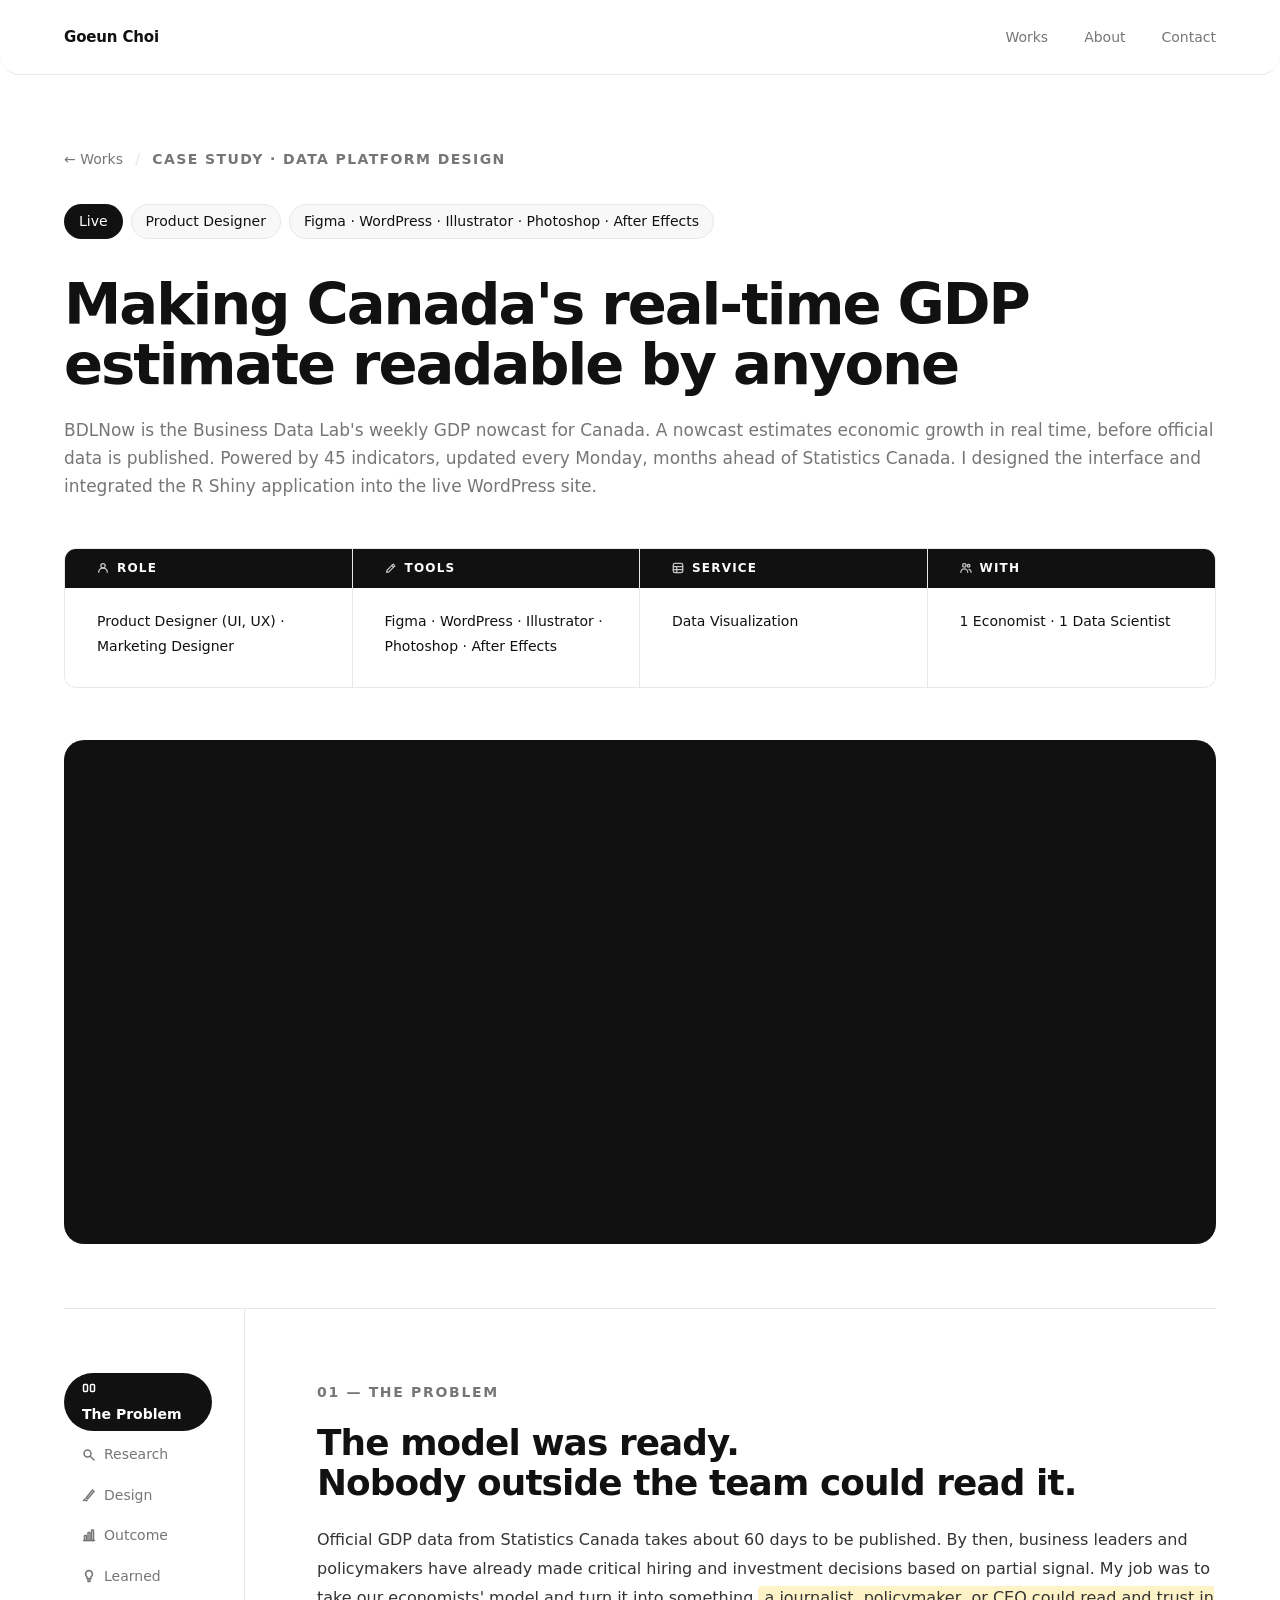
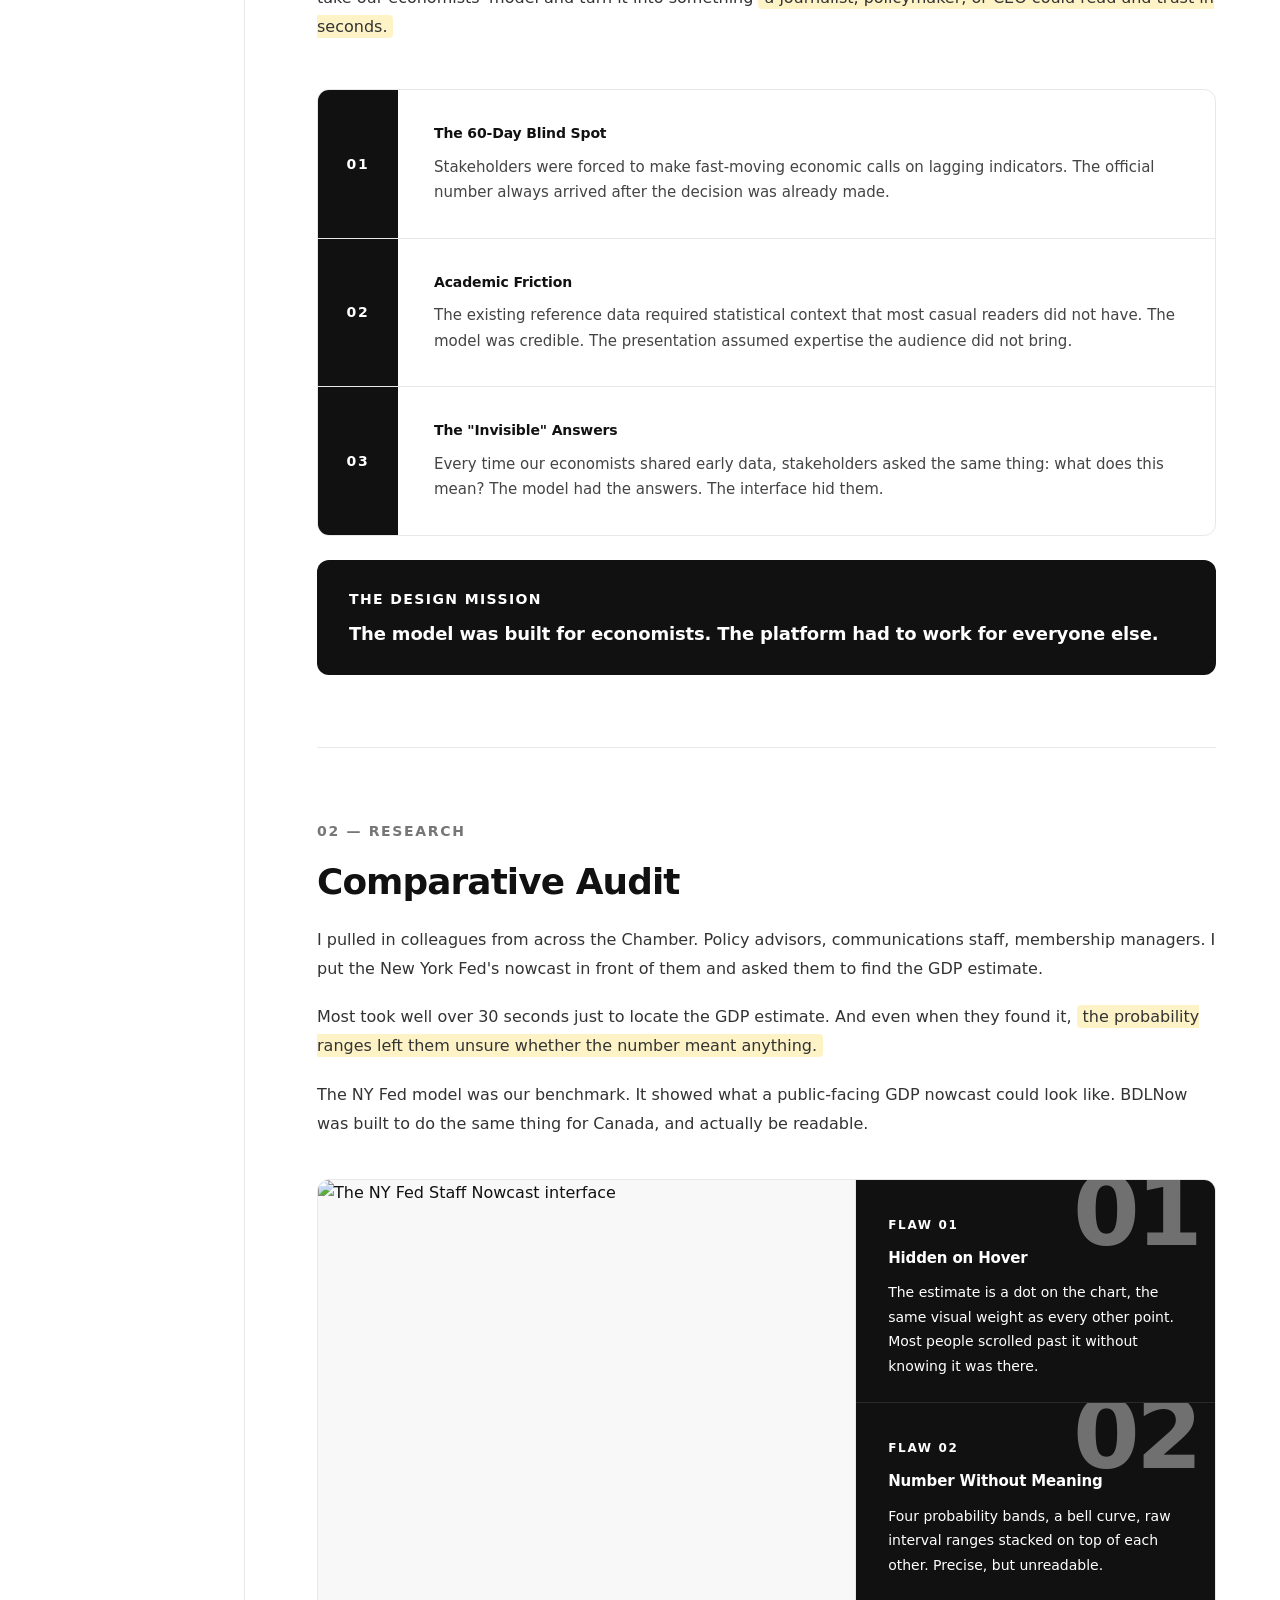
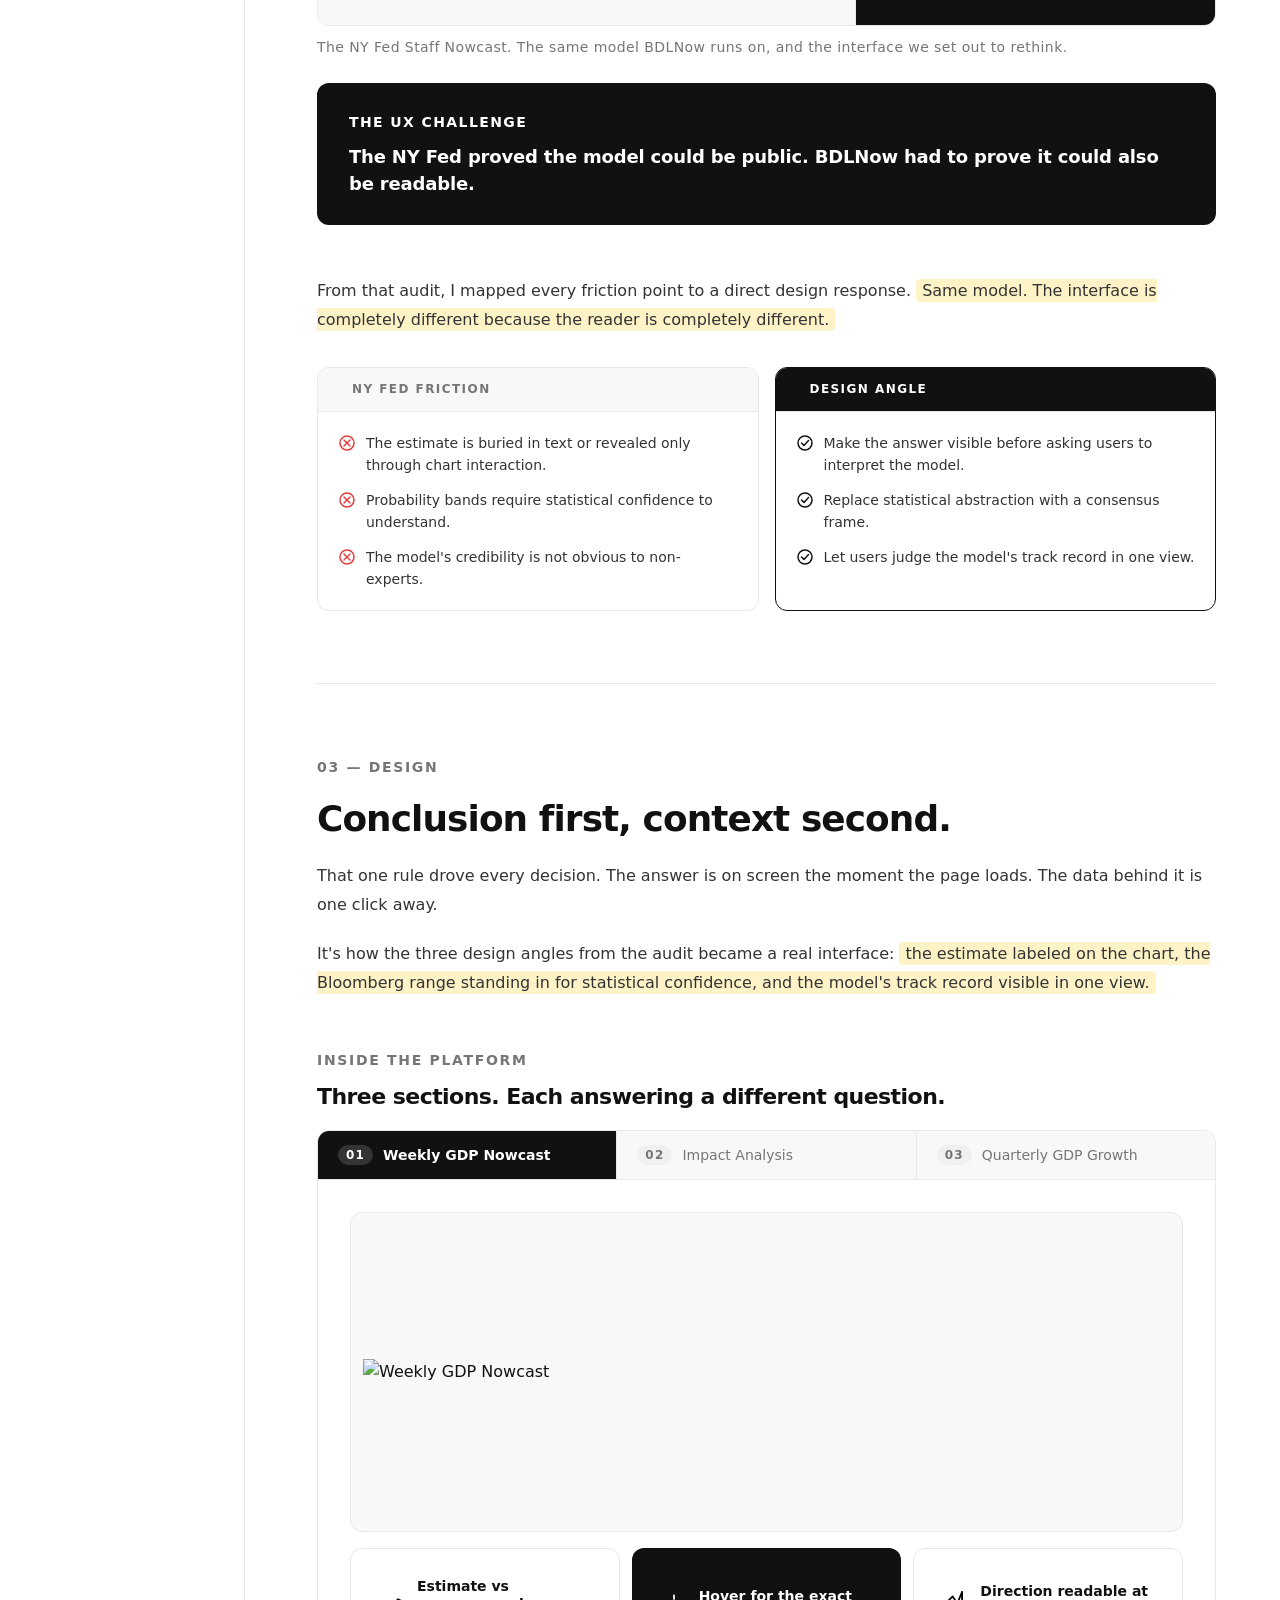
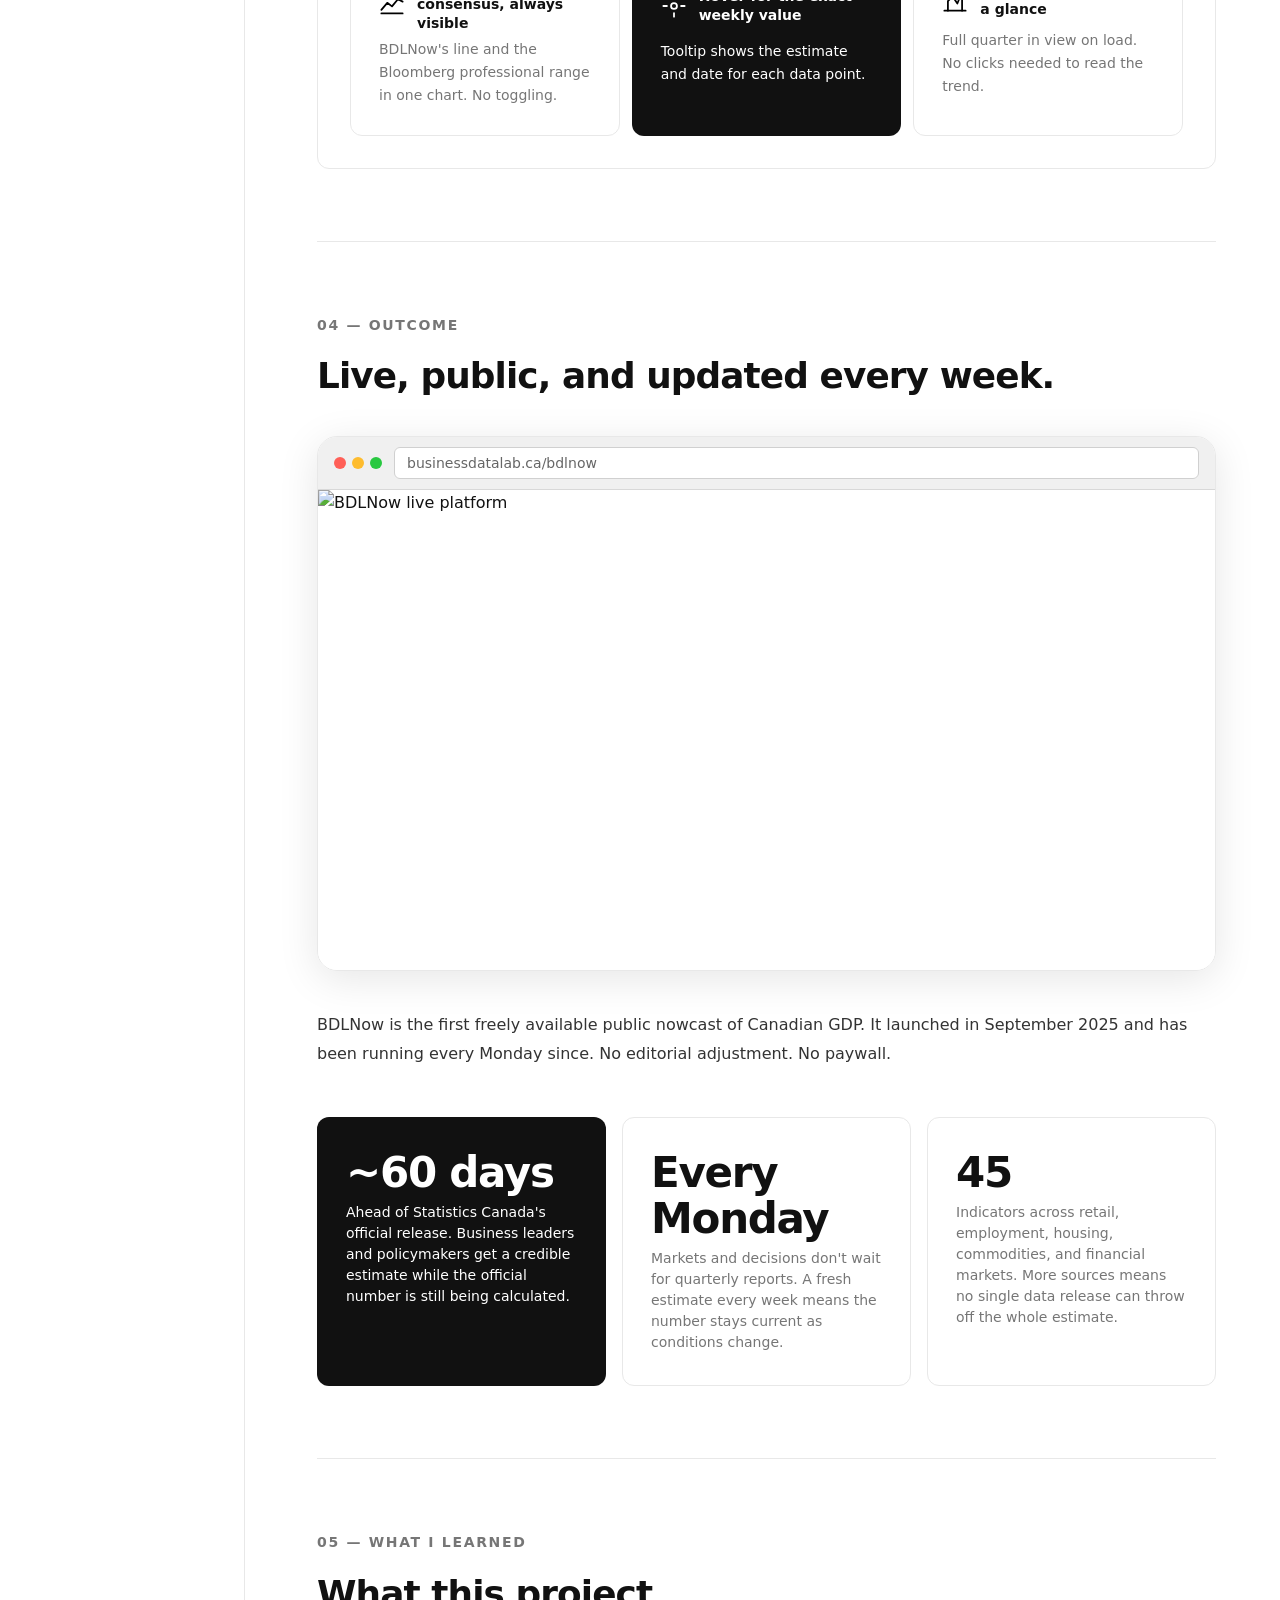
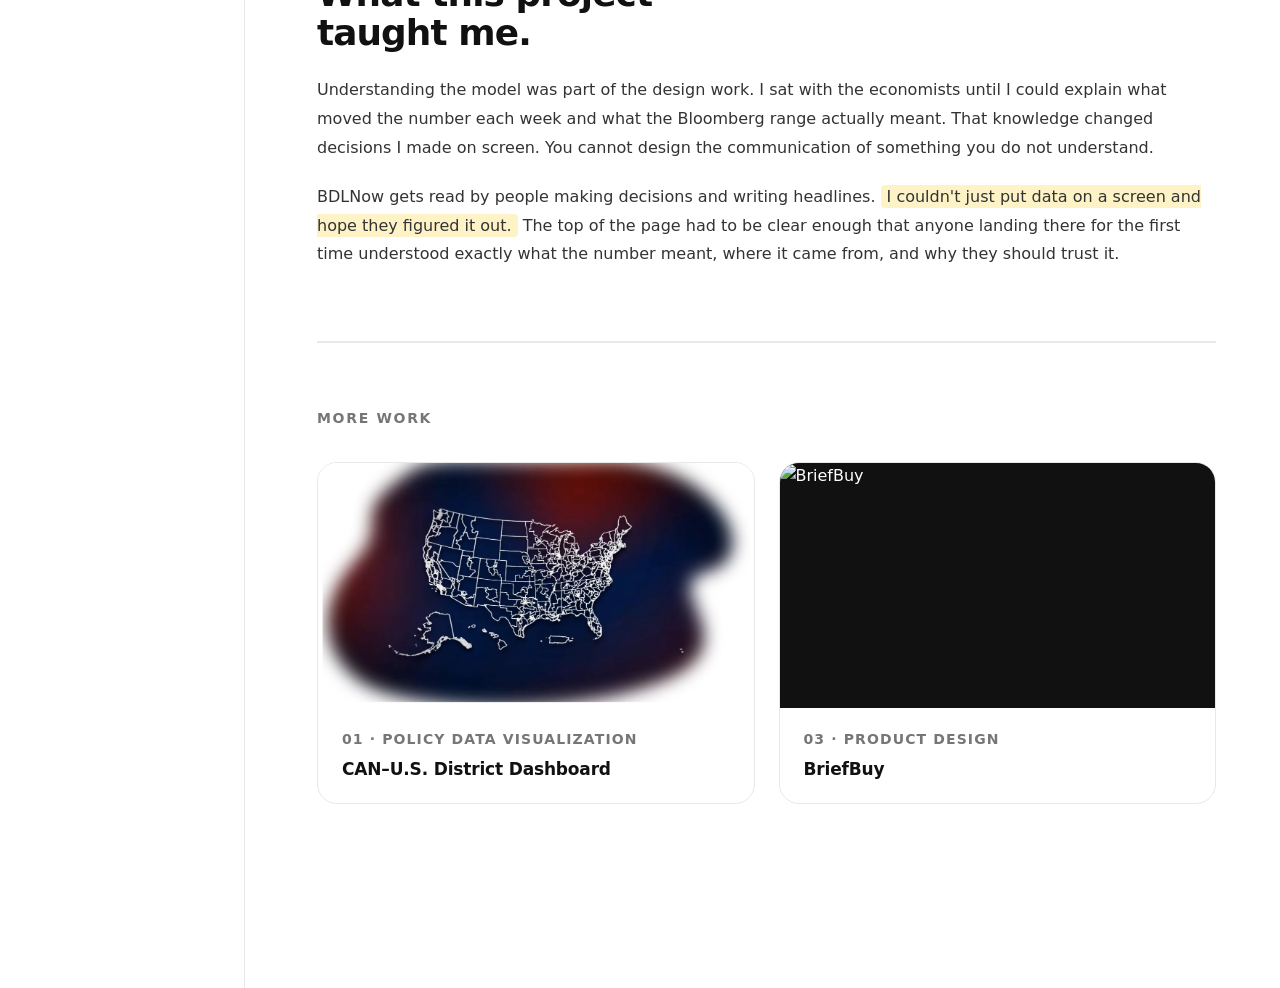
==== bdlnow-case-study.html @ e70cffc6 "Replace portfolio contents" ====
<!DOCTYPE html>
<html lang="en">
<head>
  <meta charset="UTF-8">
  <meta name="viewport" content="width=device-width, initial-scale=1.0">
  <title>BDLNow — Case Study · Goeun Choi</title>
  <link rel="icon" type="image/svg+xml" href="assets/favicon.svg">
  <link href="https://fonts.googleapis.com/css2?family=Overused+Grotesk:wght@400;500;600;700&display=swap" rel="stylesheet">
  <link rel="stylesheet" href="assets/css/case-study.css">
  <style>
    :root {
      --white:     #ffffff; --off-white: #f8f8f8; --gray-light: #f0f0f0;
      --gray-text: #767676; --black:     #111111; --border:     #e8e8e8;
      --radius:    20px;    --radius-sm: 12px;
      --shadow:    0 4px 24px rgba(0,0,0,.06), 0 1px 3px rgba(0,0,0,.04);
      --highlight: #fef3c7; --note-bg:  #fef9e7;
    }
    html { overflow-x: hidden; }
    body { overflow-x: hidden; }

    /* Cover placeholder */
    .cover-ph { font-size:14px; color:#ffffff; letter-spacing:.04em; }

    /* Chat-bubble observation list */
    .obs-emoji-list { display:flex; flex-direction:column; gap:28px; margin-top:40px; }
    .obs-emoji-item { display:flex; align-items:flex-end; gap:16px; }
    .obs-emoji-item.right { flex-direction:row-reverse; }
    .obs-emoji { font-size:28px; flex-shrink:0; margin-bottom:4px; }
    .obs-bubble-wrap { display:flex; flex-direction:column; max-width:78%; }
    .obs-emoji-label { font-size:14px; font-weight:500; color:var(--gray-text); margin-bottom:8px; }
    .obs-emoji-item.right .obs-emoji-label { text-align:right; }
    .obs-bubble { background:var(--off-white); border-radius:18px; padding:20px 24px; }
    .obs-bubble-text { font-size:15px; color:#333; line-height:1.65; }

    /* Aha moment */
    .aha-moment { margin-top:48px; }
    .aha-label { font-size:14px; font-weight:500; color:var(--gray-text); margin-bottom:10px; display:block; }
    .aha-text { font-size:17px; line-height:1.65; color:var(--black); }

    /* Insight cards */
    .insight-card { border:1px solid var(--border); border-radius:16px; overflow:hidden; background:var(--white); transition:transform .3s cubic-bezier(.22,1,.36,1), box-shadow .3s; }
    .insight-card:hover { transform:translateY(-3px); box-shadow:0 8px 32px rgba(0,0,0,.08); }
    .insight-label { font-size:12px; font-weight:600; letter-spacing:.1em; text-transform:uppercase; color:var(--white); background:var(--black); display:block; padding:10px 20px; }
    .insight-card-body { padding:18px 20px 20px; }
    .insight-num { font-size:34px; font-weight:700; letter-spacing:-.03em; margin-bottom:6px; display:block; }
    .insight-desc { font-size:14px; color:var(--gray-text); line-height:1.5; }
    .insight-card { transition:transform .25s cubic-bezier(.22,1,.36,1), box-shadow .25s; }

    /* Pull quote */
    .pull-quote { padding:40px 0; margin:48px 0; }
    .pull-quote p { font-size:clamp(20px,2.2vw,30px); font-weight:600; letter-spacing:-.02em; line-height:1.35; }

    /* Bento extras */
    .bento-grid { display:grid; grid-template-columns:repeat(3,1fr); gap:12px; margin-top:48px; }
    .bento-card-body { padding:28px; display:flex; flex-direction:column; min-height:220px; }
    .bento-icon { width:40px; height:40px; color:var(--white); flex-shrink:0; margin-bottom:10px; }
    .bento-num { font-size:14px; font-weight:600; letter-spacing:.1em; text-transform:uppercase; color:#ffffff; display:block; margin-bottom:10px; }
    .bento-title { font-size:17px; font-weight:600; color:var(--white); line-height:1.3; margin-bottom:10px; }
    .bento-desc { font-size:14px; color:var(--white); line-height:1.6; }
    .bento-img-card { background:#111; border-radius:var(--radius-sm); overflow:hidden; min-height:220px; display:flex; align-items:center; justify-content:center; }
    .bento-img-ph { font-size:14px; color:#ffffff; letter-spacing:.04em; padding:24px; text-align:center; }
    .bento-span-2 { grid-column:span 2; }

    /* Feature side layout */
    .feat-side-layout { display:grid; grid-template-columns:2fr 1fr; gap:16px; align-items:stretch; }
    .feat-side-cards { display:flex; flex-direction:column; gap:12px; height:100%; }

    /* Annotated detail layout */
    .anno-row-detail { display:grid; grid-template-columns:2fr 1fr; grid-template-rows:1fr 1fr; gap:12px; }
    .anno-row-detail .anno-img { grid-row:1/3; }
    .anno-col { display:flex; flex-direction:column; gap:12px; }

    /* Browser scrollbar variant */
    .browser-viewport::-webkit-scrollbar { width:10px; }
    .browser-viewport::-webkit-scrollbar-track { background:#f4f4f4; }
    .browser-viewport::-webkit-scrollbar-thumb { background:#c0c0c0; border-radius:5px; border:2px solid #f4f4f4; }
    .browser-viewport::-webkit-scrollbar-thumb:hover { background:#a0a0a0; }

    /* Comparison border overrides */
    .comparison-col.problem { border-color:var(--border); }
    .comparison-col.solution { border-color:var(--black); }

    /* Comparison screen */
    .comparison-screen { width:100%; aspect-ratio:16/10; overflow:hidden; background:var(--off-white); border-bottom:1px solid var(--border); }
    .comparison-screen img { width:100%; height:100%; object-fit:cover; object-position:top; display:block; }

    /* Comparison point icon colors (bdlnow-specific) */
    .comparison-col.problem .comparison-point-icon { color:#e53e3e; transition:color .2s; }
    .comparison-col.solution .comparison-point-icon { color:var(--black); }

    /* Research flaw hover states */
    .research-flaw { transition: background .25s ease; cursor: default; }
    .research-flaw:hover { background: rgba(255,255,255,.05); }
    .flaw-icon-box {
      width: 46px; height: 46px; border-radius: 10px;
      border: 1px solid rgba(255,255,255,.15);
      display: flex; align-items: center; justify-content: center;
      margin-bottom: 20px;
      transition: border-color .25s, background .25s;
    }
    .research-flaw:hover .flaw-icon-box {
      border-color: #ffffff;
      background: rgba(255,255,255,.09);
    }

    /* Insight paragraph */
    .insight-paragraph {
      margin: 28px 0;
      padding-left: 0;
      font-size: 15px;
      line-height: 1.7;
      color: var(--gray-text);
      font-style: italic;
      position: static;
      display: flex;
      align-items: flex-start;
      gap: 10px;
    }
    .insight-paragraph::before { display: none; }
    .insight-icon {
      display: block;
      width: 15px;
      height: 15px;
      flex-shrink: 0;
      margin-top: 3px;
      color: var(--black);
      stroke: currentColor;
    }

    /* Related thumbnails */
    .related-thumb-ph { font-size:14px; color:var(--gray-text); }
    .related-thumb.dark .related-thumb-ph { color:#ffffff; }

    @media(max-width:900px){
      .feat-side-layout { grid-template-columns:1fr; }
      .anno-row.img-right,.anno-row.img-left{grid-template-columns:1fr;}
      .anno-row.img-left .anno-img{order:-1;}
      .anno-row-detail{grid-template-columns:1fr; grid-template-rows:auto;}
      .anno-row-detail .anno-img{grid-row:auto; order:2;}
      .anno-row-detail .anno-card:last-child{order:3;}
      .anno-img{min-height:220px;}
      .anno-bottom{grid-template-columns:1fr !important;}
      .research-grid{grid-template-columns:1fr !important; grid-template-rows:auto auto;}
      .research-img{border-right:none !important; border-bottom:1px solid var(--border); min-height:240px !important;}
      .research-flaws{flex-direction:row !important;}
      .research-flaw{border-bottom:none !important; border-right:1px solid var(--border);}
      .research-flaw:last-child{border-right:none;}
      .design-feat-grid{grid-template-columns:1fr !important;}
      .hero-stat{border-right:none;border-bottom:1px solid var(--border);} .hero-stat:last-child{border-bottom:none;}
      .process-steps{grid-template-columns:1fr 1fr;} .process-step:nth-child(2){border-right:none;}
    }
    @media(max-width:600px){
      .research-flaws{flex-direction:column !important;}
      .research-flaw{border-right:none !important; border-bottom:1px solid rgba(255,255,255,.1);}
    }
  </style>
</head>
<body>

<nav>
  <div class="nav-inner">
    <a class="nav-logo" href="index.html">Goeun Choi</a>
    <ul class="nav-links">
      <li><a href="index.html#works">Works</a></li>
      <li><a href="index.html#about">About</a></li>
      <li><a href="mailto:goeunchoi9090@gmail.com">Contact</a></li>
    </ul>
  </div>
</nav>

<div class="page">

  <!-- Hero -->
  <div class="hero reveal">
    <div class="hero-meta">
      <a href="index.html#works" class="hero-back">← Works</a>
      <span class="hero-meta-sep">/</span>
      <span class="hero-meta-tag">Case Study · Data Platform Design</span>
    </div>
    <div class="hero-tags">
      <span class="hero-tag-pill filled">Live</span>
      <span class="hero-tag-pill">Product Designer</span>
      <span class="hero-tag-pill">Figma · WordPress · Illustrator · Photoshop · After Effects</span>
    </div>
    <h1 class="hero-title">Making Canada's real-time GDP estimate readable by anyone</h1>
    <p class="hero-desc">BDLNow is the Business Data Lab's weekly GDP nowcast for Canada. A nowcast estimates economic growth in real time, before official data is published. Powered by 45 indicators, updated every Monday, months ahead of Statistics Canada. I designed the interface and integrated the R Shiny application into the live WordPress site.</p>

    <!-- Overview bar — styled like hero-stats -->
    <div class="cs-overview">
      <div class="cs-overview-item">
        <span class="cs-overview-label"><svg width="12" height="12" viewBox="0 0 14 14" fill="none" stroke="currentColor" stroke-width="1.5" stroke-linecap="round" stroke-linejoin="round"><circle cx="7" cy="4.5" r="2.5"/><path d="M2 12c0-2.8 2.2-5 5-5s5 2.2 5 5"/></svg>Role</span>
        <span class="cs-overview-value">Product Designer (UI, UX) · Marketing Designer</span>
      </div>
      <div class="cs-overview-item">
        <span class="cs-overview-label"><svg width="12" height="12" viewBox="0 0 14 14" fill="none" stroke="currentColor" stroke-width="1.5" stroke-linecap="round" stroke-linejoin="round"><path d="M9.5 2.5l2 2-7 7-2.5.5.5-2.5 7-7z"/><line x1="8" y1="4" x2="10" y2="6"/></svg>Tools</span>
        <span class="cs-overview-value">Figma · WordPress · Illustrator · Photoshop · After Effects</span>
      </div>
      <div class="cs-overview-item">
        <span class="cs-overview-label"><svg width="12" height="12" viewBox="0 0 14 14" fill="none" stroke="currentColor" stroke-width="1.5" stroke-linecap="round" stroke-linejoin="round"><rect x="1.5" y="1.5" width="11" height="11" rx="2"/><line x1="1.5" y1="5.5" x2="12.5" y2="5.5"/><line x1="1.5" y1="9" x2="12.5" y2="9"/><line x1="5.5" y1="5.5" x2="5.5" y2="12.5"/></svg>Service</span>
        <span class="cs-overview-value">Data Visualization</span>
      </div>
      <div class="cs-overview-item">
        <span class="cs-overview-label"><svg width="12" height="12" viewBox="0 0 14 14" fill="none" stroke="currentColor" stroke-width="1.5" stroke-linecap="round" stroke-linejoin="round"><circle cx="5" cy="4" r="2"/><circle cx="10" cy="4.5" r="1.6"/><path d="M1 12c0-2.2 1.8-4 4-4s4 1.8 4 4"/><path d="M10.5 8.5c1.5.4 2.5 1.7 2.5 3.5"/></svg>With</span>
        <span class="cs-overview-value">1 Economist · 1 Data Scientist</span>
      </div>
    </div>

    <div class="hero-cover" style="padding:0; overflow:hidden;">
      <video autoplay muted loop playsinline style="width:100%;height:100%;object-fit:cover;display:block;border-radius:var(--radius);">
        <source src="assets/bdlnow/BDL_Now_Intro.mp4" type="video/mp4">
      </video>
    </div>

  </div>

  <div class="body-layout">

    <!-- Left sticky sidebar nav -->
    <div class="section-nav">
      <!-- The Problem -->
      <a href="#problem" class="active">
        <svg class="snav-icon" viewBox="0 0 14 14" fill="none" stroke="currentColor" stroke-width="1.5" stroke-linecap="round" stroke-linejoin="round">
          <rect x="1.5" y="3.5" width="4" height="7" rx="1"/>
          <rect x="8.5" y="3.5" width="4" height="7" rx="1"/>
        </svg>The Problem
      </a>
      <!-- Research: magnifying glass -->
      <a href="#research">
        <svg class="snav-icon" viewBox="0 0 14 14" fill="none" stroke="currentColor" stroke-width="1.5" stroke-linecap="round">
          <circle cx="5.5" cy="5.5" r="3.5"/>
          <line x1="8.5" y1="8.5" x2="12" y2="12"/>
        </svg>Research
      </a>
      <!-- Design: pen nib -->
      <a href="#design">
        <svg class="snav-icon" viewBox="0 0 14 14" fill="none" stroke="currentColor" stroke-width="1.5" stroke-linecap="round" stroke-linejoin="round">
          <path d="M4 10L10.5 2l1.5 1.5L5.5 11 4 10z"/>
          <line x1="3" y1="11" x2="1.5" y2="12.5"/>
          <line x1="3" y1="12.5" x2="5" y2="12.5"/>
        </svg>Design
      </a>
      <!-- Outcome: rising bar chart -->
      <a href="#outcome">
        <svg class="snav-icon" viewBox="0 0 14 14" fill="none" stroke="currentColor" stroke-width="1.5" stroke-linecap="round" stroke-linejoin="round">
          <line x1="1.5" y1="12.5" x2="12.5" y2="12.5"/>
          <rect x="2.5" y="7.5" width="2" height="5" rx=".5"/>
          <rect x="6" y="4.5" width="2" height="8" rx=".5"/>
          <rect x="9.5" y="2" width="2" height="10.5" rx=".5"/>
        </svg>Outcome
      </a>
      <!-- Learned: lightbulb -->
      <a href="#learned">
        <svg class="snav-icon" viewBox="0 0 14 14" fill="none" stroke="currentColor" stroke-width="1.5" stroke-linecap="round" stroke-linejoin="round">
          <path d="M7 1.5a3.5 3.5 0 0 1 2 6.3V9.5H5V7.8A3.5 3.5 0 0 1 7 1.5z"/>
          <line x1="5.5" y1="11" x2="8.5" y2="11"/>
          <line x1="6" y1="12.5" x2="8" y2="12.5"/>
        </svg>Learned
      </a>
    </div>

  <div class="content">

    <!-- 01 The Problem -->
    <section class="cs-section reveal" id="problem">
      <span class="section-label">01 — The Problem</span>
      <h2 class="section-title">The model was ready. <br>Nobody outside the team could read it.</h2>

      <div class="section-body" style="margin-top:24px;">
        <p>Official GDP data from Statistics Canada takes about 60 days to be published. By then, business leaders and policymakers have already made critical hiring and investment decisions based on partial signal. My job was to take our economists' model and turn it into something <span class="highlight">a journalist, policymaker, or CEO could read and trust in seconds.</span></p>
      </div>

      <div style="display:flex; flex-direction:column; margin-top:48px; border:1px solid var(--border); border-radius:var(--radius-sm); overflow:hidden;">

        <div style="display:grid; grid-template-columns:80px 1fr; border-bottom:1px solid var(--border);">
          <div style="background:var(--black); display:flex; align-items:center; justify-content:center; padding:32px 0;">
            <span style="font-size:14px; font-weight:600; letter-spacing:.12em; text-transform:uppercase; color:#ffffff;">01</span>
          </div>
          <div style="padding:32px 36px;">
            <p style="font-size:14px; font-weight:600; letter-spacing:-.01em; color:var(--black); margin-bottom:10px;">The 60-Day Blind Spot</p>
            <p style="font-size:15px; color:#444; line-height:1.7;">Stakeholders were forced to make fast-moving economic calls on lagging indicators. The official number always arrived after the decision was already made.</p>
          </div>
        </div>

        <div style="display:grid; grid-template-columns:80px 1fr; border-bottom:1px solid var(--border);">
          <div style="background:var(--black); display:flex; align-items:center; justify-content:center; padding:32px 0;">
            <span style="font-size:14px; font-weight:600; letter-spacing:.12em; text-transform:uppercase; color:#ffffff;">02</span>
          </div>
          <div style="padding:32px 36px;">
            <p style="font-size:14px; font-weight:600; letter-spacing:-.01em; color:var(--black); margin-bottom:10px;">Academic Friction</p>
            <p style="font-size:15px; color:#444; line-height:1.7;">The existing reference data required statistical context that most casual readers did not have. The model was credible. The presentation assumed expertise the audience did not bring.</p>
          </div>
        </div>

        <div style="display:grid; grid-template-columns:80px 1fr;">
          <div style="background:var(--black); display:flex; align-items:center; justify-content:center; padding:32px 0;">
            <span style="font-size:14px; font-weight:600; letter-spacing:.12em; text-transform:uppercase; color:#ffffff;">03</span>
          </div>
          <div style="padding:32px 36px;">
            <p style="font-size:14px; font-weight:600; letter-spacing:-.01em; color:var(--black); margin-bottom:10px;">The "Invisible" Answers</p>
            <p style="font-size:15px; color:#444; line-height:1.7;">Every time our economists shared early data, stakeholders asked the same thing: what does this mean? The model had the answers. The interface hid them.</p>
          </div>
        </div>

      </div>

      <div class="callout dark" style="margin-top:24px;">
        <span class="callout-label">The Design Mission</span>
        <p class="callout-text">The model was built for economists. The platform had to work for everyone else.</p>
      </div>
    </section>

    <!-- 03 Research -->
    <section class="cs-section reveal" id="research">
      <span class="section-label">02 — Research</span>
      <h2 class="section-title">Comparative Audit</h2>
      <div class="section-body">
        <p>I pulled in colleagues from across the Chamber. Policy advisors, communications staff, membership managers. I put the New York Fed's nowcast in front of them and asked them to find the GDP estimate.</p>
        <p>Most took well over 30 seconds just to locate the GDP estimate. And even when they found it, <span class="highlight">the probability ranges left them unsure whether the number meant anything.</span></p>
        <p>The NY Fed model was our benchmark. It showed what a public-facing GDP nowcast could look like. BDLNow was built to do the same thing for Canada, and actually be readable.</p>
      </div>

      <div class="research-grid" style="display:grid; grid-template-columns:3fr 2fr; gap:0; margin-top:40px; border:1px solid var(--border); border-radius:var(--radius-sm); overflow:hidden;">

        <div class="research-img" style="overflow:hidden; border-right:1px solid var(--border); background:var(--off-white); min-height:360px; cursor:zoom-in;">
          <img src="assets/bdlnow/newyork-fed-staff-nowcast.png" alt="The NY Fed Staff Nowcast interface" class="lb-trigger" style="width:100%;height:100%;object-fit:contain;object-position:top center;display:block;" />
        </div>

        <div class="research-flaws" style="display:flex; flex-direction:column; background:var(--black);">

          <div class="research-flaw" style="padding:36px 32px; flex:1; border-bottom:1px solid rgba(255,255,255,.1); position:relative; overflow:hidden;">
            <span style="position:absolute; top:-16px; right:16px; font-size:96px; font-weight:700; letter-spacing:-.04em; color:#ffffff; line-height:1; pointer-events:none; user-select:none; opacity:0.4;">01</span>
            <span style="font-size:12px; font-weight:600; letter-spacing:.14em; text-transform:uppercase; color:#ffffff; display:block; margin-bottom:14px;">Flaw 01</span>
            <p style="font-size:15px; font-weight:600; letter-spacing:-.01em; color:var(--white); margin-bottom:12px; line-height:1.3;">Hidden on Hover</p>
            <p style="font-size:14px; color:#ffffff; line-height:1.75;">The estimate is a dot on the chart, the same visual weight as every other point. Most people scrolled past it without knowing it was there.</p>
          </div>

          <div class="research-flaw" style="padding:36px 32px; flex:1; position:relative; overflow:hidden;">
            <span style="position:absolute; top:-16px; right:16px; font-size:96px; font-weight:700; letter-spacing:-.04em; color:#ffffff; line-height:1; pointer-events:none; user-select:none; opacity:0.4;">02</span>
            <span style="font-size:12px; font-weight:600; letter-spacing:.14em; text-transform:uppercase; color:#ffffff; display:block; margin-bottom:14px;">Flaw 02</span>
            <p style="font-size:15px; font-weight:600; letter-spacing:-.01em; color:var(--white); margin-bottom:12px; line-height:1.3;">Number Without Meaning</p>
            <p style="font-size:14px; color:#ffffff; line-height:1.75;">Four probability bands, a bell curve, raw interval ranges stacked on top of each other. Precise, but unreadable.</p>
          </div>

        </div>

      </div>

      <p style="font-size:14px; color:var(--gray-text); margin-top:10px; letter-spacing:0.03em;">The NY Fed Staff Nowcast. The same model BDLNow runs on, and the interface we set out to rethink.</p>

      <div class="callout dark" style="margin-top:24px;">
        <span class="callout-label">The UX Challenge</span>
        <p class="callout-text">The NY Fed proved the model could be public. BDLNow had to prove it could also be readable.</p>
      </div>

      <div class="section-body" style="margin-top:52px;">
        <p>From that audit, I mapped every friction point to a direct design response. <span class="highlight">Same model. The interface is completely different because the reader is completely different.</span></p>
      </div>

      <div class="comparison-grid" style="margin-top:32px;">

        <div class="comparison-col problem">
          <div class="comparison-col-label">
            <span></span>NY Fed Friction
          </div>
          <div class="comparison-points">
            <div class="comparison-point">
              <svg class="comparison-point-icon" viewBox="0 0 18 18" fill="none" stroke="currentColor" stroke-width="1.5" stroke-linecap="round" stroke-linejoin="round"><circle cx="9" cy="9" r="7"/><line x1="6" y1="6" x2="12" y2="12"/><line x1="12" y1="6" x2="6" y2="12"/></svg>
              <p class="comparison-point-text">The estimate is buried in text or revealed only through chart interaction.</p>
            </div>
            <div class="comparison-point">
              <svg class="comparison-point-icon" viewBox="0 0 18 18" fill="none" stroke="currentColor" stroke-width="1.5" stroke-linecap="round" stroke-linejoin="round"><circle cx="9" cy="9" r="7"/><line x1="6" y1="6" x2="12" y2="12"/><line x1="12" y1="6" x2="6" y2="12"/></svg>
              <p class="comparison-point-text">Probability bands require statistical confidence to understand.</p>
            </div>
            <div class="comparison-point">
              <svg class="comparison-point-icon" viewBox="0 0 18 18" fill="none" stroke="currentColor" stroke-width="1.5" stroke-linecap="round" stroke-linejoin="round"><circle cx="9" cy="9" r="7"/><line x1="6" y1="6" x2="12" y2="12"/><line x1="12" y1="6" x2="6" y2="12"/></svg>
              <p class="comparison-point-text">The model's credibility is not obvious to non-experts.</p>
            </div>
          </div>
        </div>

        <div class="comparison-col solution">
          <div class="comparison-col-label">
            <span></span>Design Angle
          </div>
          <div class="comparison-points">
            <div class="comparison-point">
              <svg class="comparison-point-icon" viewBox="0 0 18 18" fill="none" stroke="currentColor" stroke-width="1.5" stroke-linecap="round" stroke-linejoin="round"><circle cx="9" cy="9" r="7"/><polyline points="5.5,9 8,11.5 12.5,6.5"/></svg>
              <p class="comparison-point-text">Make the answer visible before asking users to interpret the model.</p>
            </div>
            <div class="comparison-point">
              <svg class="comparison-point-icon" viewBox="0 0 18 18" fill="none" stroke="currentColor" stroke-width="1.5" stroke-linecap="round" stroke-linejoin="round"><circle cx="9" cy="9" r="7"/><polyline points="5.5,9 8,11.5 12.5,6.5"/></svg>
              <p class="comparison-point-text">Replace statistical abstraction with a consensus frame.</p>
            </div>
            <div class="comparison-point">
              <svg class="comparison-point-icon" viewBox="0 0 18 18" fill="none" stroke="currentColor" stroke-width="1.5" stroke-linecap="round" stroke-linejoin="round"><circle cx="9" cy="9" r="7"/><polyline points="5.5,9 8,11.5 12.5,6.5"/></svg>
              <p class="comparison-point-text">Let users judge the model's track record in one view.</p>
            </div>
          </div>
        </div>

      </div>

    </section>

    <!-- 04 Design -->
    <section class="cs-section reveal" id="design">
      <span class="section-label">03 — Design</span>
      <h2 class="section-title">Conclusion first, context second.</h2>
      <div class="section-body">
        <p>That one rule drove every decision. The answer is on screen the moment the page loads. The data behind it is one click away.</p>
        <p>It's how the three design angles from the audit became a real interface: <span class="highlight">the estimate labeled on the chart, the Bloomberg range standing in for statistical confidence, and the model's track record visible in one view.</span></p>
      </div>
      <!-- Feature tabs -->
      <div style="margin-top:52px; margin-bottom:20px;">
        <span style="font-size:14px;font-weight:600;letter-spacing:.12em;text-transform:uppercase;color:var(--gray-text);display:block;margin-bottom:12px;">Inside the platform</span>
        <p style="font-size:22px;font-weight:700;letter-spacing:-.025em;line-height:1.2;color:var(--black);">Three sections. Each answering a different question.</p>
      </div>
      <div class="feat-tabs" style="margin-top:0;">
        <div class="feat-tab-bar">
          <button class="feat-tab-btn active" data-tab="ftab1">
            <span class="tab-num">01</span>Weekly GDP Nowcast
          </button>
          <button class="feat-tab-btn" data-tab="ftab2">
            <span class="tab-num">02</span>Impact Analysis
          </button>
          <button class="feat-tab-btn" data-tab="ftab3">
            <span class="tab-num">03</span>Quarterly GDP Growth
          </button>
        </div>

        <!-- Panel 1 -->
        <div class="feat-tab-panel active" id="ftab1">
          <div class="anno-img" style="min-height:320px; margin-bottom:16px;">
            <img src="assets/bdlnow/Weekly GDP Nowcast section.png" alt="Weekly GDP Nowcast" style="width:100%;height:100%;object-fit:contain;display:block;padding:12px;" />
          </div>
          <div class="design-feat-grid" style="display:grid;grid-template-columns:repeat(3,1fr);gap:12px;">
            <div class="anno-card">
              <img src="assets/bdlnow/icons/chart-line.svg" class="anno-card-icon" alt="">
              <p class="anno-card-title">Estimate vs consensus, always visible</p>
              <p class="anno-card-desc">BDLNow's line and the Bloomberg professional range in one chart. No toggling.</p>
            </div>
            <div class="anno-card" style="background:var(--black);border-color:transparent;">
              <img src="assets/bdlnow/icons/crosshair.svg" class="anno-card-icon" alt="" style="filter:invert(1);">
              <p class="anno-card-title" style="color:var(--white);">Hover for the exact weekly value</p>
              <p class="anno-card-desc" style="color:#ffffff;">Tooltip shows the estimate and date for each data point.</p>
            </div>
            <div class="anno-card">
              <img src="assets/bdlnow/icons/chart-direction.svg" class="anno-card-icon" alt="">
              <p class="anno-card-title">Direction readable at a glance</p>
              <p class="anno-card-desc">Full quarter in view on load. No clicks needed to read the trend.</p>
            </div>
          </div>
        </div>

        <!-- Panel 2 -->
        <div class="feat-tab-panel" id="ftab2">
          <div class="feat-side-layout">
            <div class="anno-img" style="min-height:360px;">
              <img src="assets/bdlnow/Impact Analysis section.png" alt="Impact Analysis" style="width:100%;height:100%;object-fit:contain;display:block;padding:12px;" />
            </div>
            <div class="feat-side-cards">
              <div class="anno-card" style="background:var(--black);border-color:transparent;flex:1;">
                <img src="assets/bdlnow/icons/bars-category.svg" class="anno-card-icon" alt="" style="filter:invert(1);">
                <p class="anno-card-title" style="color:var(--white);">Grouped by category, not by data series</p>
                <p class="anno-card-desc" style="color:#ffffff;">Consumption, Production, Financial, Labour. Named for what they mean, not what Stats Canada calls them.</p>
              </div>
              <div class="anno-card" style="flex:1;">
                <img src="assets/bdlnow/icons/list-expand.svg" class="anno-card-icon" alt="">
                <p class="anno-card-title">Data Release Impact table</p>
                <p class="anno-card-desc">Sits below the bar chart. Each row is an indicator. Expand any row to see the description, transformation method, and Stats Canada source.</p>
              </div>
            </div>
          </div>
        </div>

        <!-- Panel 3 -->
        <div class="feat-tab-panel" id="ftab3">
          <div class="anno-img" style="min-height:320px; margin-bottom:16px;">
            <img src="assets/bdlnow/Actual and Nowcast Quarterly Canada GDP Growth section.png" alt="Quarterly GDP Growth" style="width:100%;height:100%;object-fit:contain;display:block;padding:12px;" />
          </div>
          <div class="design-feat-grid" style="display:grid;grid-template-columns:repeat(2,1fr);gap:12px;">
            <div class="anno-card">
              <img src="assets/bdlnow/icons/chart-overlay.svg" class="anno-card-icon" alt="">
              <p class="anno-card-title">Past and present in one view</p>
              <p class="anno-card-desc">Light blue is official GDP. Purple is BDLNow's estimate. No switching needed.</p>
            </div>
            <div class="anno-card" style="background:var(--black);border-color:transparent;">
              <img src="assets/bdlnow/icons/dots-accuracy.svg" class="anno-card-icon" alt="" style="filter:invert(1);">
              <p class="anno-card-title" style="color:var(--white);">Dots show past accuracy</p>
              <p class="anno-card-desc" style="color:#ffffff;">Each dot is BDLNow's estimate before the official number came out. Model track record, visible in the chart.</p>
            </div>
          </div>
        </div>

      </div>
    </section>

    <!-- 06 Outcome -->
    <section class="cs-section reveal" id="outcome">
      <span class="section-label">04 — Outcome</span>
      <h2 class="section-title">Live, public, and updated every week.</h2>
      <div class="browser-mockup" style="margin-bottom:40px;">
        <div class="browser-chrome">
          <div class="browser-dots">
            <span></span><span></span><span></span>
          </div>
          <div class="browser-url">businessdatalab.ca/bdlnow</div>
        </div>
        <div class="browser-viewport">
          <img src="assets/bdlnow/bdlnow_page_screen.png" alt="BDLNow live platform" />
        </div>
      </div>
      <div class="section-body">
        <p>BDLNow is the first freely available public nowcast of Canadian GDP. It launched in September 2025 and has been running every Monday since. No editorial adjustment. No paywall.</p>
      </div>
      <div class="outcome-grid">
        <div class="outcome-card filled">
          <span class="outcome-num">~60 days</span>
          <p class="outcome-desc">Ahead of Statistics Canada's official release. Business leaders and policymakers get a credible estimate while the official number is still being calculated.</p>
        </div>
        <div class="outcome-card">
          <span class="outcome-num">Every<br>Monday</span>
          <p class="outcome-desc">Markets and decisions don't wait for quarterly reports. A fresh estimate every week means the number stays current as conditions change.</p>
        </div>
        <div class="outcome-card">
          <span class="outcome-num">45</span>
          <p class="outcome-desc">Indicators across retail, employment, housing, commodities, and financial markets. More sources means no single data release can throw off the whole estimate.</p>
        </div>
      </div>
    </section>

    <!-- 07 What I Learned -->
    <section class="cs-section reveal" id="learned">
      <span class="section-label">05 — What I Learned</span>
      <h2 class="section-title">What this project <br>taught me.</h2>
      <div class="section-body">
        <p>Understanding the model was part of the design work. I sat with the economists until I could explain what moved the number each week and what the Bloomberg range actually meant. That knowledge changed decisions I made on screen. You cannot design the communication of something you do not understand.</p>
        <p>BDLNow gets read by people making decisions and writing headlines. <span class="highlight">I couldn't just put data on a screen and hope they figured it out.</span> The top of the page had to be clear enough that anyone landing there for the first time understood exactly what the number meant, where it came from, and why they should trust it.</p>
      </div>
    </section>

    <!-- Related -->
    <div class="related reveal">
      <h3>More work</h3>
      <div class="related-grid">
        <a href="can-us-case-study.html" class="related-card">
          <div class="related-thumb">
            <video src="assets/can-us-case-stuy/Dashboard_intro.mp4" poster="assets/can-us-case-stuy/Dashboard_intro_poster.png" autoplay muted loop playsinline preload="metadata" style="width:100%;height:100%;object-fit:contain;display:block;"></video>
          </div>
          <div class="related-body">
            <span class="related-tag">01 · Policy Data Visualization</span>
            <p class="related-title">CAN–U.S. District Dashboard</p>
          </div>
        </a>
        <a href="briefbuy-case-study.html" class="related-card">
          <div class="related-thumb dark">
            <img src="assets/home/briefbuy-tumbnail.png" alt="BriefBuy" style="width:100%;height:100%;object-fit:cover;display:block;" />
          </div>
          <div class="related-body">
            <span class="related-tag">03 · Product Design</span>
            <p class="related-title">BriefBuy</p>
          </div>
        </a>
      </div>
    </div>

  </div><!-- /content -->
  </div><!-- /body-layout -->
</div><!-- /page -->

<script src="assets/js/case-study.js" defer></script>

</body>
</html>
---- assets/css/case-study.css ----
/* Shared case study foundation */
*, *::before, *::after { box-sizing: border-box; margin: 0; padding: 0; }

body {
  font-family: 'Overused Grotesk', 'Inter', system-ui, sans-serif;
  background: var(--white);
  color: var(--black);
  line-height: 1.6;
  font-size: 16px;
  font-weight: 400;
}

nav {
  position: sticky;
  top: 0;
  background: rgba(255,255,255,0.85);
  backdrop-filter: blur(12px);
  -webkit-backdrop-filter: blur(12px);
  border-bottom: 1px solid var(--border);
  border-radius: 0 0 20px 20px;
  z-index: 100;
}

.nav-inner {
  max-width: 1280px;
  margin: 0 auto;
  padding: 24px 64px;
  display: flex;
  justify-content: space-between;
  align-items: center;
}

.nav-logo {
  font-size: 15px;
  font-weight: 600;
  color: var(--black);
  text-decoration: none;
  letter-spacing: -.01em;
}

.nav-links {
  display: flex;
  gap: 36px;
  list-style: none;
}

.nav-links a {
  font-size: 14px;
  color: var(--gray-text);
  text-decoration: none;
  transition: color .15s;
}

.nav-links a:hover { color: var(--black); }

.page {
  max-width: 1280px;
  margin: 0 auto;
  padding: 0 64px;
}

.hero {
  padding: 72px 0 64px;
  border-bottom: 1px solid var(--border);
}

.hero-meta {
  display: flex;
  align-items: center;
  gap: 12px;
  margin-bottom: 32px;
}

.hero-back {
  font-size: 14px;
  color: var(--gray-text);
  text-decoration: none;
  display: flex;
  align-items: center;
  gap: 6px;
  transition: color .15s;
}

.hero-back:hover { color: var(--black); }
.hero-meta-sep { color: var(--border); }

.hero-meta-tag {
  font-size: 14px;
  font-weight: 600;
  letter-spacing: .1em;
  text-transform: uppercase;
  color: var(--gray-text);
}

.hero-tags {
  display: flex;
  gap: 8px;
  flex-wrap: wrap;
  margin-bottom: 36px;
}

.hero-tag-pill {
  font-size: 14px;
  font-weight: 500;
  background: var(--off-white);
  color: var(--black);
  border: 1px solid var(--border);
  border-radius: 999px;
  padding: 5px 14px;
}

.hero-tag-pill.filled {
  background: var(--black);
  color: var(--white);
  border-color: transparent;
}

h1.hero-title {
  font-size: clamp(34px,4.5vw,66px);
  font-weight: 700;
  letter-spacing: -.035em;
  line-height: 1.05;
  color: var(--black);
  margin-bottom: 20px;
}

p.hero-desc {
  font-size: 17px;
  color: var(--gray-text);
  line-height: 1.65;
  margin-bottom: 48px;
}

.hero-cover {
  width: 100%;
  aspect-ratio: 16/7;
  background: var(--black);
  border-radius: var(--radius);
  display: flex;
  align-items: center;
  justify-content: center;
  overflow: hidden;
}

.hero-cover img,
.hero-cover video {
  width: 100%;
  height: 100%;
  object-fit: cover;
  display: block;
}

.hero-stats,
.cs-overview {
  display: grid;
  border: 1px solid var(--border);
  border-radius: var(--radius-sm);
  overflow: hidden;
}

.hero-stats {
  grid-template-columns: repeat(3,1fr);
  margin-top: 52px;
}

.hero-stat {
  padding: 28px 32px;
  border-right: 1px solid var(--border);
}

.hero-stat:last-child { border-right: none; }

.hero-stat-num {
  font-size: 38px;
  font-weight: 700;
  letter-spacing: -.03em;
  display: block;
  margin-bottom: 6px;
}

.hero-stat-label {
  font-size: 14px;
  color: var(--gray-text);
  line-height: 1.4;
}

.cs-overview {
  grid-template-columns: repeat(4, 1fr);
  margin-bottom: 52px;
}

.cs-overview-item {
  padding: 28px 32px;
  border-right: 1px solid var(--border);
}

.cs-overview-item:last-child { border-right: none; }

.cs-overview-label {
  display: flex;
  align-items: center;
  gap: 8px;
  font-size: 12px;
  font-weight: 600;
  letter-spacing: .1em;
  text-transform: uppercase;
  background: var(--black);
  color: var(--white);
  padding: 10px 32px;
  margin: -28px -32px 20px -32px;
}

.cs-overview-label svg {
  flex-shrink: 0;
  opacity: .75;
}

.cs-overview-value {
  font-size: 14px;
  font-weight: 500;
  color: var(--black);
  line-height: 1.5;
}

.body-layout {
  display: grid;
  grid-template-columns: 180px 1fr;
  gap: 0;
  align-items: start;
}

.section-nav {
  position: sticky;
  top: 96px;
  padding: 64px 32px 80px 0;
  display: flex;
  flex-direction: column;
  gap: 4px;
}

.section-nav a {
  font-size: 14px;
  font-weight: 500;
  color: var(--gray-text);
  text-decoration: none;
  padding: 8px 16px 6px 18px;
  border-radius: 999px;
  white-space: nowrap;
  transition: color .2s, background .2s;
  display: flex;
  align-items: center;
  gap: 8px;
  flex-wrap: wrap;
}

.section-nav a:hover { color: var(--black); }

.section-nav a.active {
  background: var(--black);
  color: var(--white);
  font-weight: 600;
}

.snav-icon {
  width: 14px;
  height: 14px;
  flex-shrink: 0;
  color: inherit;
}

.content {
  padding: 0 0 120px;
  padding-left: 72px;
  border-left: 1px solid var(--border);
}

.cs-section {
  padding: 72px 0;
  border-bottom: 1px solid var(--border);
}

.cs-section:last-child { border-bottom: none; }

.section-label {
  font-size: 14px;
  font-weight: 600;
  letter-spacing: .12em;
  text-transform: uppercase;
  color: var(--gray-text);
  margin-bottom: 20px;
  display: block;
}

.section-title {
  font-size: clamp(24px,2.8vw,38px);
  font-weight: 700;
  letter-spacing: -.025em;
  line-height: 1.1;
  margin-bottom: 24px;
}

.section-body {
  font-size: 16px;
  line-height: 1.8;
  color: #333;
}

.section-body p+p { margin-top: 20px; }

.two-col {
  display: grid;
  grid-template-columns: 1fr 1fr;
  gap: 48px;
  margin-top: 48px;
  align-items: start;
}

.three-col {
  display: grid;
  grid-template-columns: repeat(3,1fr);
  gap: 24px;
  margin-top: 48px;
}

.callout {
  background: var(--off-white);
  border-radius: var(--radius-sm);
  padding: 28px 32px;
  margin-top: 40px;
}

.callout.dark {
  background: var(--black);
  color: var(--white);
}

.callout-label {
  font-size: 14px;
  font-weight: 600;
  letter-spacing: .1em;
  text-transform: uppercase;
  color: var(--gray-text);
  margin-bottom: 10px;
  display: block;
}

.callout.dark .callout-label { color: #ffffff; }

.callout-text {
  font-size: 18px;
  font-weight: 600;
  line-height: 1.5;
  letter-spacing: -.01em;
}

.callout.dark .callout-text { color: var(--white); }

[class*="dark"],
.bento-card,
.outcome-card.filled { color: var(--white); }

.anno-layout {
  display: flex;
  flex-direction: column;
  gap: 12px;
  margin-top: 48px;
}

.anno-row {
  display: grid;
  gap: 12px;
  align-items: stretch;
}

.anno-row.img-right { grid-template-columns: 1fr 2fr; }
.anno-row.img-left  { grid-template-columns: 2fr 1fr; }

.anno-card {
  background: var(--white);
  border: 1px solid var(--border);
  border-radius: var(--radius-sm);
  padding: 28px;
  display: grid;
  grid-template-columns: 26px 1fr;
  grid-template-rows: auto auto;
  gap: 6px 12px;
  align-items: start;
  flex: 1;
  transition: transform .25s cubic-bezier(.22,1,.36,1), box-shadow .25s;
}

.anno-card:hover {
  transform: translateY(-4px);
  box-shadow: 0 10px 36px rgba(0,0,0,.1);
}

.anno-card-icon {
  width: 26px;
  height: 26px;
  color: var(--black);
  flex-shrink: 0;
  grid-column: 1;
  grid-row: 1;
  align-self: center;
}

.anno-card-title {
  font-size: 14px;
  font-weight: 600;
  color: var(--black);
  line-height: 1.3;
  margin-bottom: 0;
  grid-column: 2;
  grid-row: 1;
  align-self: center;
}

.anno-card-desc {
  font-size: 14px;
  color: var(--gray-text);
  line-height: 1.65;
  grid-column: 1 / -1;
  grid-row: 2;
}

.anno-img {
  background: var(--off-white);
  border: 1px solid var(--border);
  border-radius: var(--radius-sm);
  overflow: hidden;
  min-height: 320px;
  display: flex;
  align-items: center;
  justify-content: center;
}

.anno-img img {
  width: 100%;
  height: 100%;
  object-fit: contain;
  display: block;
  padding: 10px;
}

.anno-bottom {
  display: grid;
  grid-template-columns: repeat(3,1fr);
  gap: 12px;
}

.summary-card {
  border: 1px solid var(--border);
  border-radius: var(--radius-sm);
  overflow: hidden;
  margin-top: 40px;
}

.summary-card-brief {
  padding: 28px 32px;
  background: var(--off-white);
  border-bottom: 1px solid var(--border);
}

.summary-card-body {
  display: grid;
  grid-template-columns: 1fr 1fr;
  min-height: 260px;
}

.summary-card-map {
  border-right: 1px solid var(--border);
  overflow: hidden;
}

.summary-card-map img {
  background: #000;
  width: 100%;
  height: 100%;
  object-fit: cover;
  display: block;
}

.summary-card-stats {
  display: flex;
  flex-direction: column;
}

.summary-stat {
  padding: 28px 32px;
  flex: 1;
  display: flex;
  flex-direction: column;
  justify-content: center;
}

.summary-stat + .summary-stat { border-top: 1px solid var(--border); }

.summary-stat-label {
  font-size: 14px;
  font-weight: 600;
  letter-spacing: .1em;
  text-transform: uppercase;
  color: var(--gray-text);
  display: block;
  margin-bottom: 10px;
}

.process-steps {
  display: grid;
  grid-template-columns: repeat(4,1fr);
  border: 1px solid var(--border);
  border-radius: var(--radius-sm);
  overflow: hidden;
  margin-top: 48px;
}

.process-step {
  padding: 28px 24px;
  border-right: 1px solid var(--border);
}

.process-step:last-child { border-right: none; }

.step-flow {
  display: flex;
  align-items: center;
  margin-top: 32px;
  margin-bottom: 48px;
}

.step-pill {
  border: 1.5px solid var(--border);
  border-radius: 999px;
  padding: 18px 26px;
  text-align: center;
  flex-shrink: 0;
  opacity: 0;
  transform: translateY(10px);
  transition: opacity .45s ease, transform .45s cubic-bezier(.25,.46,.45,.94);
}

.step-pill.visible {
  opacity: 1;
  transform: none;
}

.step-pill.featured {
  background: var(--black);
  border-color: var(--black);
}

.step-pill-title {
  font-size: 14px;
  font-weight: 600;
  color: var(--black);
  letter-spacing: -.01em;
}

.step-pill.featured .step-pill-title { color: var(--white); }

.step-pill-label {
  font-size: 12px;
  font-weight: 600;
  letter-spacing: .1em;
  text-transform: uppercase;
  color: var(--gray-text);
  display: block;
  margin-top: 4px;
}

.step-pill.featured .step-pill-label { color: #ffffff; }

.step-connector {
  flex: 1;
  display: flex;
  align-items: center;
  opacity: 0;
  transition: opacity .4s ease;
}

.step-connector.visible { opacity: 1; }
.step-dash { flex: 1; border-top: 1.5px dashed var(--border); }
.step-dot { width: 8px; height: 8px; border-radius: 50%; background: var(--brand); flex-shrink: 0; }

.outcome-grid {
  display: grid;
  grid-template-columns: repeat(3,1fr);
  gap: 16px;
  margin-top: 48px;
}

.outcome-card {
  padding: 32px 28px;
  border: 1px solid var(--border);
  border-radius: var(--radius-sm);
  transition: transform .25s cubic-bezier(.22,1,.36,1), box-shadow .25s;
}

.outcome-card:hover {
  transform: translateY(-4px);
  box-shadow: 0 10px 36px rgba(0,0,0,.08);
}

.outcome-card.filled {
  background: var(--black);
  border-color: transparent;
}

.outcome-num {
  font-size: 42px;
  font-weight: 700;
  letter-spacing: -.03em;
  line-height: 1.1;
  display: block;
  margin-bottom: 6px;
}

.outcome-card.filled .outcome-num { color: var(--white); }

.outcome-desc {
  font-size: 14px;
  color: var(--gray-text);
  line-height: 1.5;
}

.outcome-card.filled .outcome-desc { color: #ffffff; }

.comparison-grid {
  display: grid;
  grid-template-columns: 1fr 1fr;
  gap: 16px;
  margin-top: 48px;
}

.comparison-col {
  border: 1px solid var(--border);
  border-radius: var(--radius-sm);
  overflow: hidden;
}

.comparison-col-label {
  font-size: 12px;
  font-weight: 600;
  letter-spacing: .12em;
  text-transform: uppercase;
  padding: 12px 20px;
  display: flex;
  align-items: center;
  gap: 8px;
  border-bottom: 1px solid var(--border);
}

.comparison-col.problem .comparison-col-label {
  background: var(--off-white);
  color: var(--gray-text);
}

.comparison-col.solution .comparison-col-label {
  background: var(--black);
  color: var(--white);
}

.comparison-col-label span {
  width: 6px;
  height: 6px;
  border-radius: 50%;
  flex-shrink: 0;
}

.comparison-points {
  padding: 20px;
  display: flex;
  flex-direction: column;
  gap: 12px;
}

.comparison-point {
  display: flex;
  align-items: flex-start;
  gap: 10px;
  transition: transform .2s cubic-bezier(.22,1,.36,1);
  cursor: default;
}

.comparison-point:hover { transform: translateX(4px); }

.comparison-point-icon {
  width: 18px;
  height: 18px;
  flex-shrink: 0;
  margin-top: 2px;
}

.comparison-point-text {
  font-size: 14px;
  line-height: 1.6;
  color: #333;
}

.img-block {
  width: 100%;
  background: var(--off-white);
  border: 1px solid var(--border);
  border-radius: var(--radius-sm);
  display: flex;
  align-items: center;
  justify-content: center;
  margin-top: 40px;
}

.img-block.dark {
  background: var(--black);
  border-color: transparent;
}

.img-ph {
  font-size: 14px;
  color: var(--gray-text);
  letter-spacing: .04em;
  padding: 40px;
  text-align: center;
}

.img-block img {
  width: 100%;
  border-radius: var(--radius-sm);
  display: block;
}

.swatch-row {
  display: flex;
  gap: 12px;
  margin-top: 40px;
  flex-wrap: wrap;
}

.swatch {
  flex: 1;
  min-width: 120px;
  border-radius: var(--radius-sm);
  overflow: hidden;
  border: 1px solid var(--border);
}

.swatch-color { height: 80px; }
.swatch-info { padding: 14px 16px; background: var(--white); }
.swatch-name { font-size: 14px; font-weight: 600; color: var(--black); display: block; }
.swatch-hex { font-size: 14px; color: var(--gray-text); letter-spacing: .05em; margin-top: 2px; display: block; }

.feat-tabs {
  margin-top: 52px;
  border: 1px solid var(--border);
  border-radius: var(--radius-sm);
  overflow: hidden;
}

.feat-tab-bar {
  display: flex;
  background: var(--off-white);
  border-bottom: 1px solid var(--border);
}

.feat-tab-btn {
  flex: 1;
  padding: 14px 20px;
  font-size: 14px;
  font-weight: 500;
  font-family: inherit;
  color: var(--gray-text);
  background: none;
  border: none;
  border-right: 1px solid var(--border);
  cursor: pointer;
  display: flex;
  align-items: center;
  gap: 10px;
  transition: color .2s, background .2s;
}

.feat-tab-btn:last-child { border-right: none; }

.feat-tab-btn .tab-num {
  font-size: 12px;
  font-weight: 600;
  letter-spacing: .1em;
  text-transform: uppercase;
  background: var(--gray-light);
  color: var(--gray-text);
  padding: 3px 8px;
  border-radius: 999px;
  flex-shrink: 0;
  transition: background .2s, color .2s;
}

.feat-tab-btn.active {
  color: var(--white);
  background: var(--black);
  font-weight: 600;
}

.feat-tab-btn.active .tab-num {
  background: rgba(255,255,255,.15);
  color: var(--white);
}

.feat-tab-btn:hover:not(.active) {
  color: var(--black);
  background: var(--white);
}

.feat-tab-btn:hover:not(.active) .tab-num {
  background: var(--black);
  color: var(--white);
}

.feat-tab-panel { display: none; padding: 32px; }
.feat-tab-panel.active { display: block; }

.browser-mockup {
  width: 100%;
  border-radius: var(--radius);
  overflow: hidden;
  margin-top: 40px;
  border: 1px solid var(--border);
  box-shadow: 0 8px 40px rgba(0,0,0,.10);
}

.browser-chrome {
  background: #f0f0f0;
  border-bottom: 1px solid #d8d8d8;
  padding: 10px 16px;
  display: flex;
  align-items: center;
  gap: 12px;
}

.browser-dots {
  display: flex;
  gap: 6px;
  flex-shrink: 0;
}

.browser-dots span {
  width: 12px;
  height: 12px;
  border-radius: 50%;
  display: block;
}

.browser-dots span:nth-child(1) { background:#ff5f57; }
.browser-dots span:nth-child(2) { background:#febc2e; }
.browser-dots span:nth-child(3) { background:#28c840; }

.browser-url {
  flex: 1;
  background: #fff;
  border: 1px solid #d0d0d0;
  border-radius: 6px;
  padding: 4px 12px;
  font-size: 14px;
  color: #666;
  font-family: inherit;
  white-space: nowrap;
  overflow: hidden;
  text-overflow: ellipsis;
}

.browser-viewport {
  height: 480px;
  overflow-y: scroll;
  background: #fff;
  overscroll-behavior: contain;
}

.browser-viewport img {
  width: 100%;
  display: block;
}

.related {
  padding: 64px 0;
  border-top: 1px solid var(--border);
}

.related h3 {
  font-size: 14px;
  font-weight: 600;
  letter-spacing: .12em;
  text-transform: uppercase;
  color: var(--gray-text);
  margin-bottom: 32px;
}

.related-grid {
  display: grid;
  grid-template-columns: 1fr 1fr;
  gap: 24px;
}

.related-card {
  border: 1px solid var(--border);
  border-radius: var(--radius);
  overflow: hidden;
  text-decoration: none;
  display: block;
  transition: box-shadow .3s, transform .3s;
}

.related-card:hover {
  box-shadow: var(--shadow);
  transform: translateY(-3px);
}

.related-thumb {
  width: 100%;
  aspect-ratio: 16/9;
  background: var(--off-white);
  display: flex;
  align-items: center;
  justify-content: center;
}

.related-thumb.dark { background: var(--black); }
.related-body { padding: 20px 24px; }

.related-tag {
  font-size: 14px;
  font-weight: 600;
  letter-spacing: .08em;
  text-transform: uppercase;
  color: var(--gray-text);
  margin-bottom: 6px;
  display: block;
}

.related-title {
  font-size: 17px;
  font-weight: 600;
  color: var(--black);
  letter-spacing: -.01em;
}

strong,
.bold {
  font-weight: 600;
  letter-spacing: -.01em;
}

.highlight {
  background: var(--highlight);
  padding: 2px 6px;
  border-radius: 4px;
  font-weight: 500;
}

.card-enter {
  opacity: 0;
  transform: translateY(28px) scale(0.97);
}

.card-enter.card-visible {
  opacity: 1;
  transform: none;
  transition: opacity .65s ease, transform .7s cubic-bezier(.22,.68,0,1.15);
}

.reveal {
  opacity: 0;
  transform: translateY(22px);
  transition: opacity .7s ease, transform .7s cubic-bezier(.25,.46,.45,.94);
}

.reveal.visible {
  opacity: 1;
  transform: none;
}

.hero.reveal {
  opacity: 1;
  transform: none;
}

.slide-left  {
  opacity: 0;
  transform: translateX(-40px);
  transition: opacity .55s ease, transform .55s cubic-bezier(.25,.46,.45,.94);
}

.slide-right {
  opacity: 0;
  transform: translateX(40px);
  transition: opacity .55s ease, transform .55s cubic-bezier(.25,.46,.45,.94);
}

.slide-left.in,
.slide-right.in {
  opacity: 1;
  transform: translateX(0);
}

.lightbox-overlay {
  position: fixed;
  inset: 0;
  background: rgba(0,0,0,.85);
  z-index: 1000;
  display: flex;
  align-items: center;
  justify-content: center;
  padding: 32px;
  opacity: 0;
  pointer-events: none;
  transition: opacity .2s ease;
}

.lightbox-overlay.open {
  opacity: 1;
  pointer-events: all;
}

.lightbox-overlay img {
  max-width: 100%;
  max-height: 100%;
  border-radius: var(--radius-sm);
  object-fit: contain;
  transform: scale(.95);
  transition: transform .25s cubic-bezier(.25,.46,.45,.94);
  box-shadow: 0 24px 80px rgba(0,0,0,.5);
}

.lightbox-overlay.open img { transform: scale(1); }

.lightbox-close {
  position: absolute;
  top: 24px;
  right: 28px;
  width: 36px;
  height: 36px;
  border-radius: 50%;
  background: rgba(255,255,255,.12);
  border: none;
  cursor: pointer;
  display: flex;
  align-items: center;
  justify-content: center;
  color: #fff;
  font-size: 18px;
  transition: background .15s;
}

.lightbox-close:hover { background: rgba(255,255,255,.22); }
.lb-trigger { cursor: zoom-in; }

@media(max-width:900px) {
  html,
  body {
    width: 100%;
    max-width: 100%;
    overflow-x: hidden;
  }

  .page {
    width: 100%;
    max-width: 100%;
    overflow: hidden;
    padding: 0 28px;
  }

  .nav-inner {
    padding: 20px 28px;
    flex-wrap: wrap;
  }

  .hero { padding: 48px 0; }

  img,
  video,
  svg { max-width: 100%; }

  .body-layout,
  .content,
  .cs-section,
  .section-body,
  .callout,
  .summary-card,
  .summary-card-brief,
  .summary-card-body,
  .comparison-grid,
  .comparison-col,
  .anno-img,
  .anno-row,
  .anno-card,
  .img-block,
  .browser-mockup,
  .hero-cover {
    min-width: 0;
    max-width: 100%;
  }

  .content {
    width: 100%;
    border-left: none;
    padding-left: 0;
  }

  .hero-meta { flex-wrap: wrap; }

  .hero-stats,
  .two-col,
  .three-col,
  .outcome-grid,
  .related-grid,
  .comparison-grid {
    grid-template-columns: 1fr;
  }

  .hero-stat {
    border-right: none;
    border-bottom: 1px solid var(--border);
  }

  .hero-stat:last-child { border-bottom: none; }

  .body-layout { grid-template-columns: 1fr; }
  .section-nav { display: none; }

  .process-steps { grid-template-columns: 1fr 1fr; }
  .process-step { border-right: none; border-bottom: 1px solid var(--border); }
  .process-step:nth-child(2) { border-right: none; }

  .bento-grid { grid-template-columns: 1fr; }
  .bento-span-2 { grid-column: span 1; }

  .anno-row,
  .anno-row.img-right,
  .anno-row.img-left {
    grid-template-columns: 1fr !important;
  }

  .anno-card { width: 100%; }
  .anno-bottom { grid-template-columns: 1fr !important; }
  .anno-img { min-height: 220px; }

  .cs-overview { grid-template-columns: 1fr 1fr; }
  .cs-overview-item:nth-child(2) { border-right: none; }
  .cs-overview-item:nth-child(3) { border-top: 1px solid var(--border); }
  .cs-overview-item:nth-child(4) {
    border-top: 1px solid var(--border);
    border-right: none;
  }

  .summary-card-body { grid-template-columns: 1fr; }
  .summary-card-map {
    border-right: none;
    border-bottom: 1px solid var(--border);
  }

  .swatch-row {
    display: grid;
    grid-template-columns: repeat(2, minmax(0, 1fr));
  }

  .swatch { min-width: auto; }
  .browser-viewport { height: auto; max-height: 70vh; }
}

@media(max-width:700px) {
  .step-flow {
    flex-direction: column;
    align-items: stretch;
    gap: 8px;
  }

  .step-connector { display: none; }

  .step-pill {
    border-radius: var(--radius-sm);
    text-align: left;
    padding: 16px 20px;
  }
}

@media(max-width:600px) {
  .feat-tab-bar {
    display: grid;
    grid-template-columns: 1fr;
    overflow: visible;
  }

  .feat-tab-btn {
    width: 100%;
    min-width: 0;
    justify-content: flex-start;
    white-space: normal;
    font-size: 14px;
    line-height: 1.3;
    padding: 13px 16px;
    gap: 8px;
    border-right: none;
    border-bottom: 1px solid var(--border);
  }

  .feat-tab-btn:last-child { border-bottom: none; }
  .feat-tab-panel { padding: 20px; }
}

@media(max-width:480px) {
  h1.hero-title br,
  h2.section-title br { display: none; }

  h1.hero-title,
  h2.section-title { word-break: break-word; }
}

@media(max-width:340px) {
  .cs-overview { grid-template-columns: 1fr; }

  .cs-overview-item {
    border-right: none;
    border-bottom: 1px solid var(--border);
  }

  .cs-overview-item:nth-child(2) { border-right: none; }
  .cs-overview-item:nth-child(3) { border-top: none; }

  .cs-overview-item:nth-child(4) {
    border-top: none;
    border-right: none;
  }

  .cs-overview-item:last-child { border-bottom: none; }
  .swatch-row { grid-template-columns: 1fr; }
}
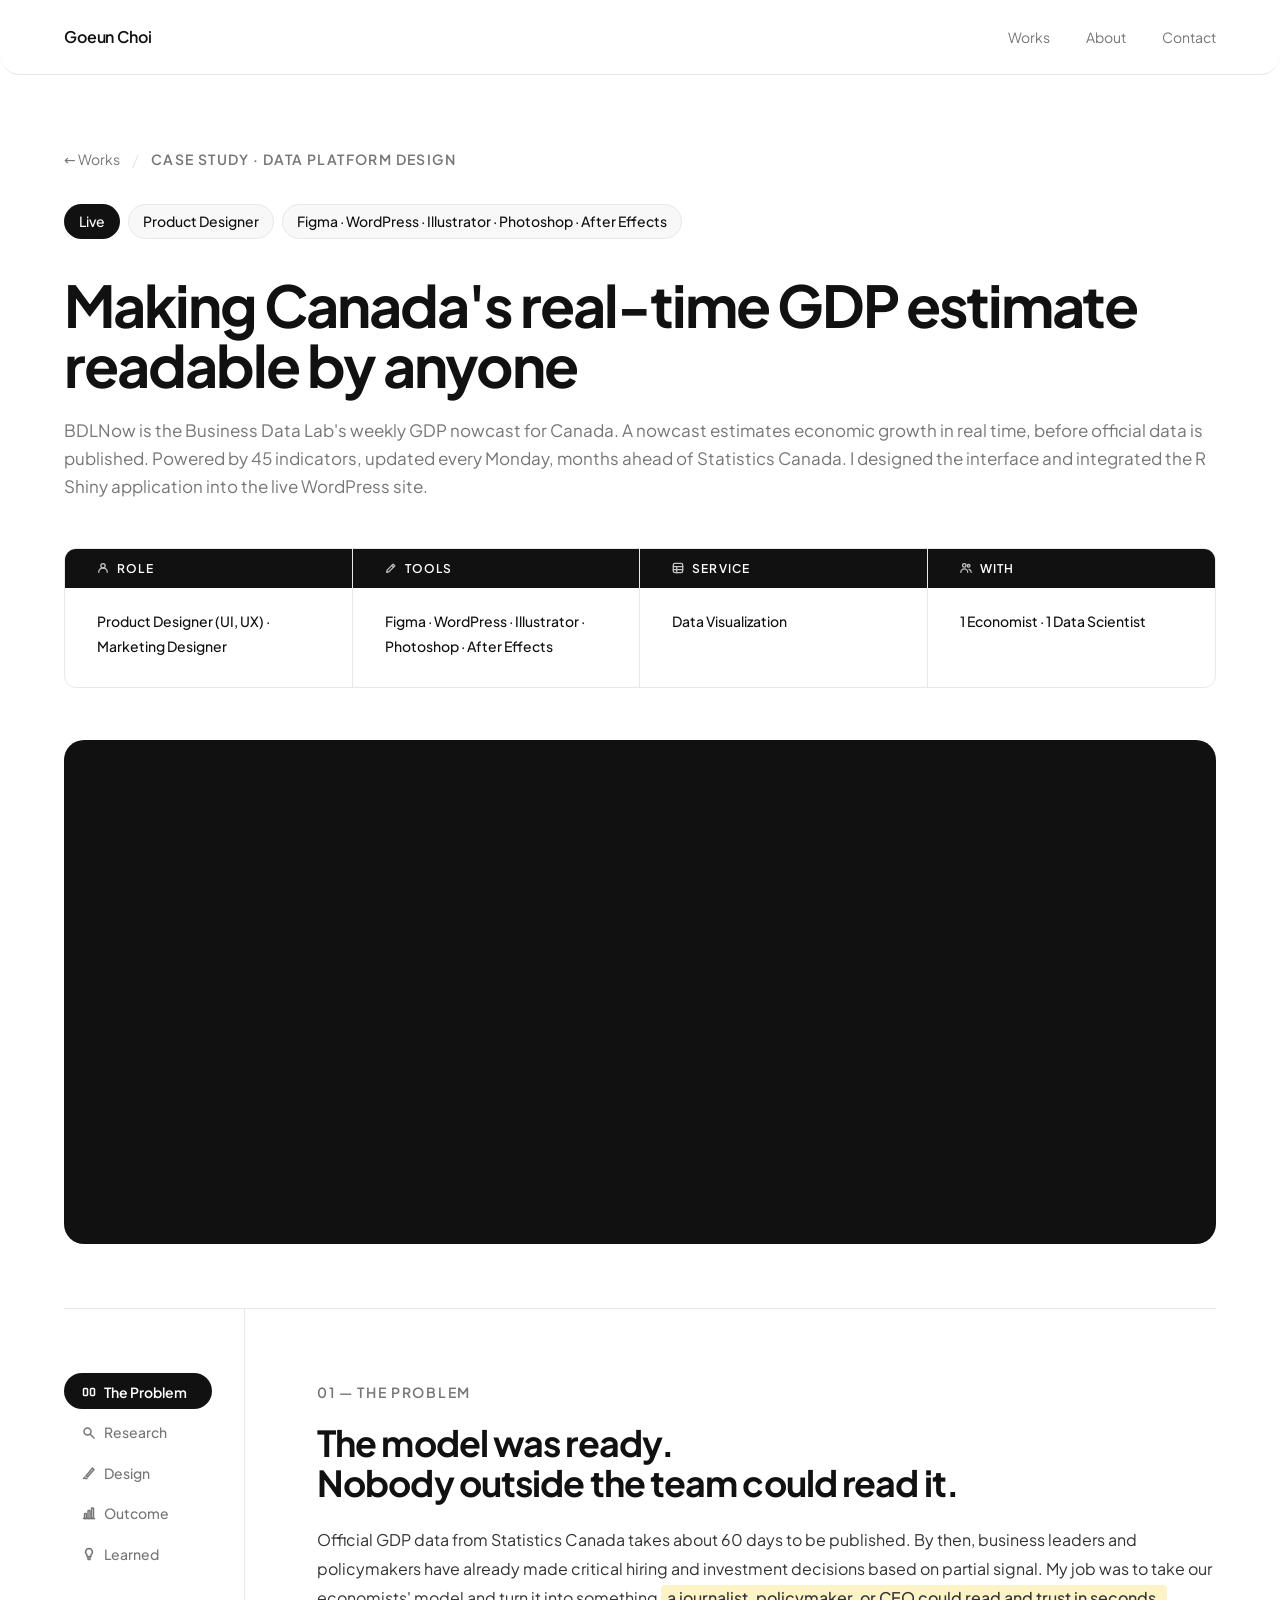
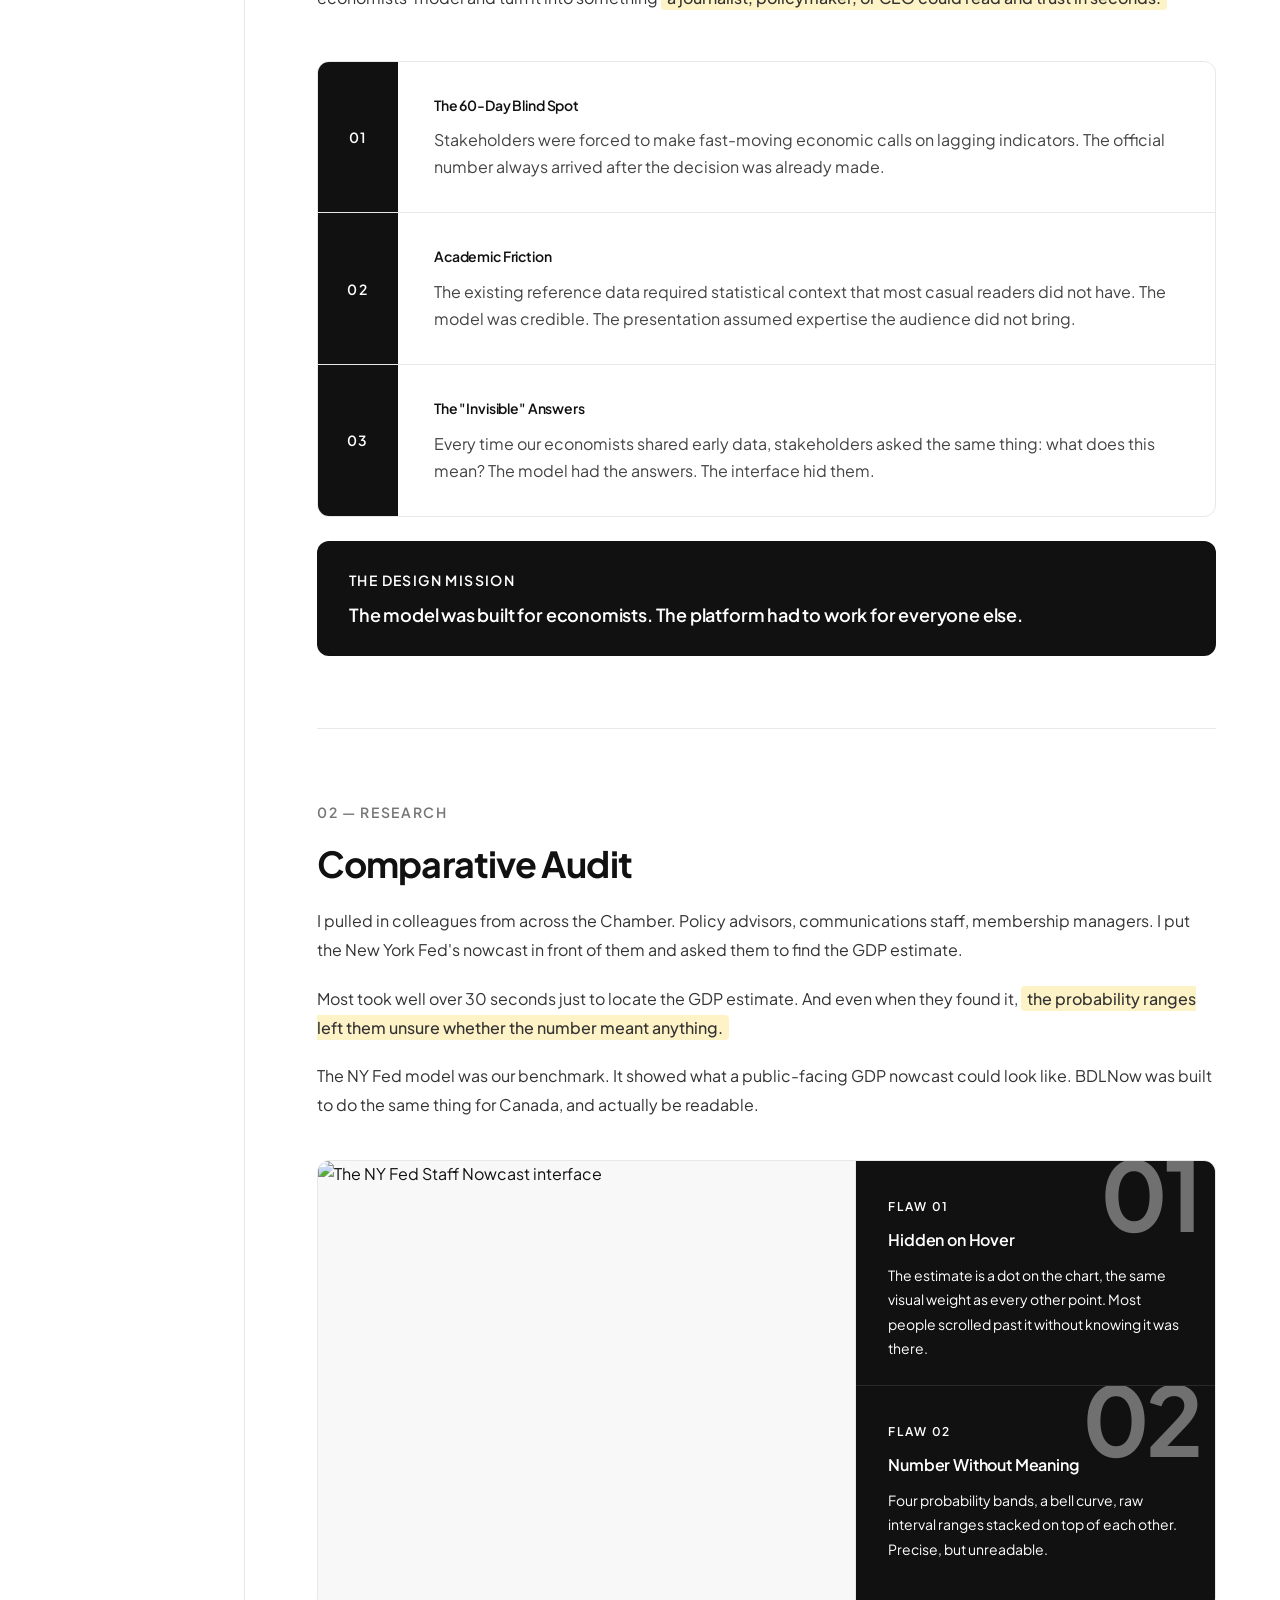
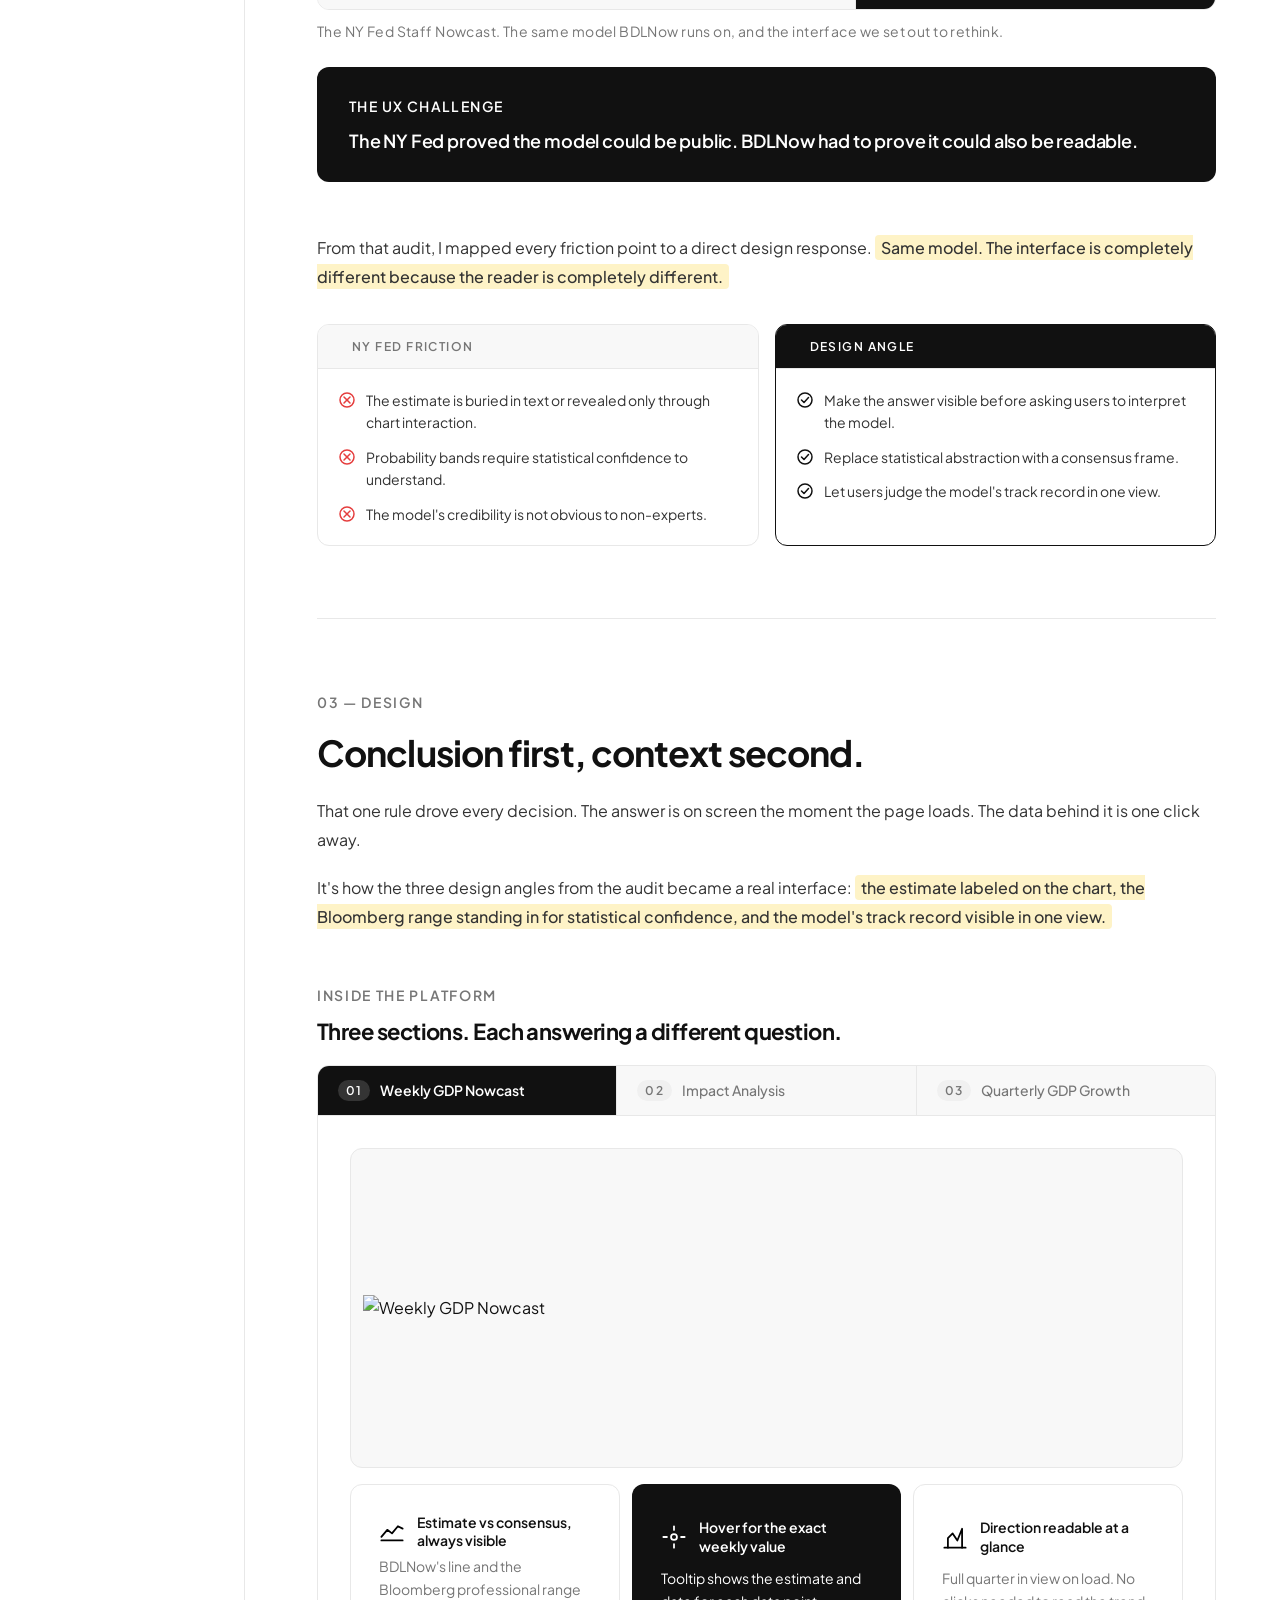
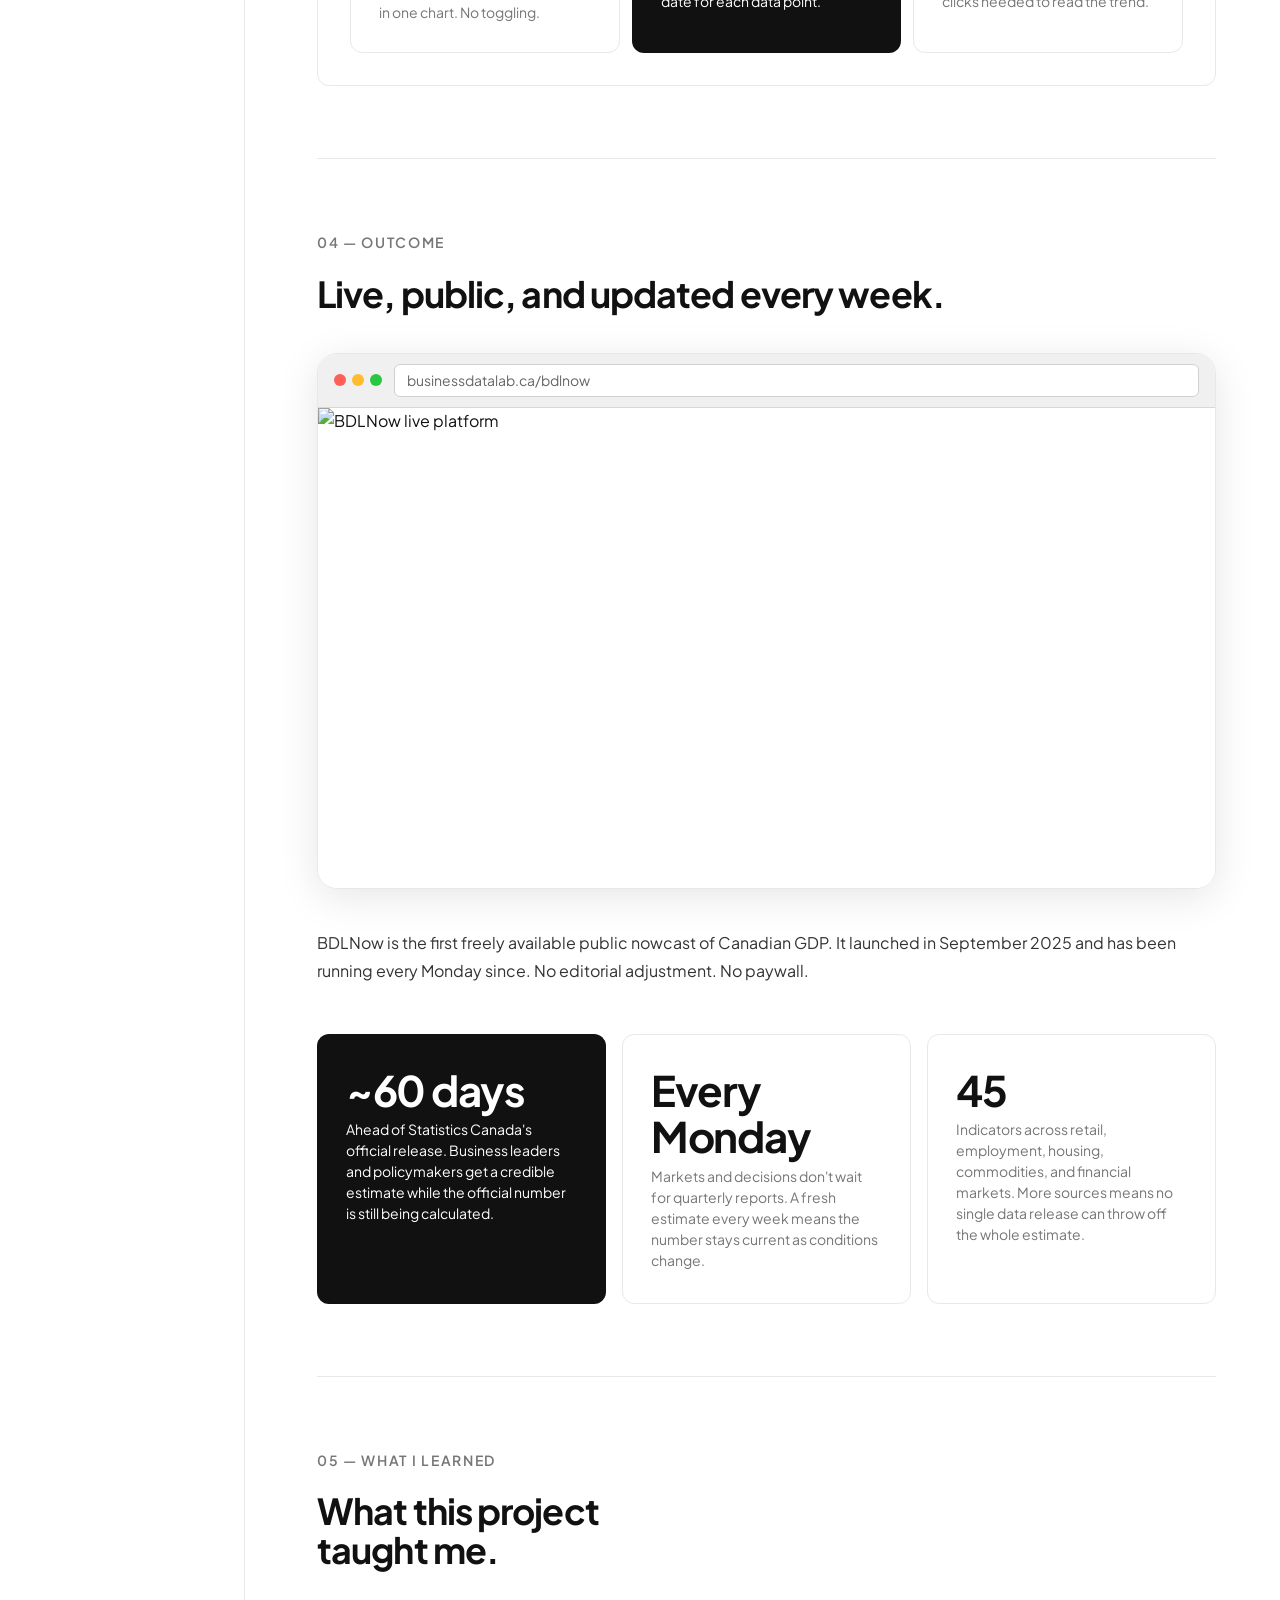
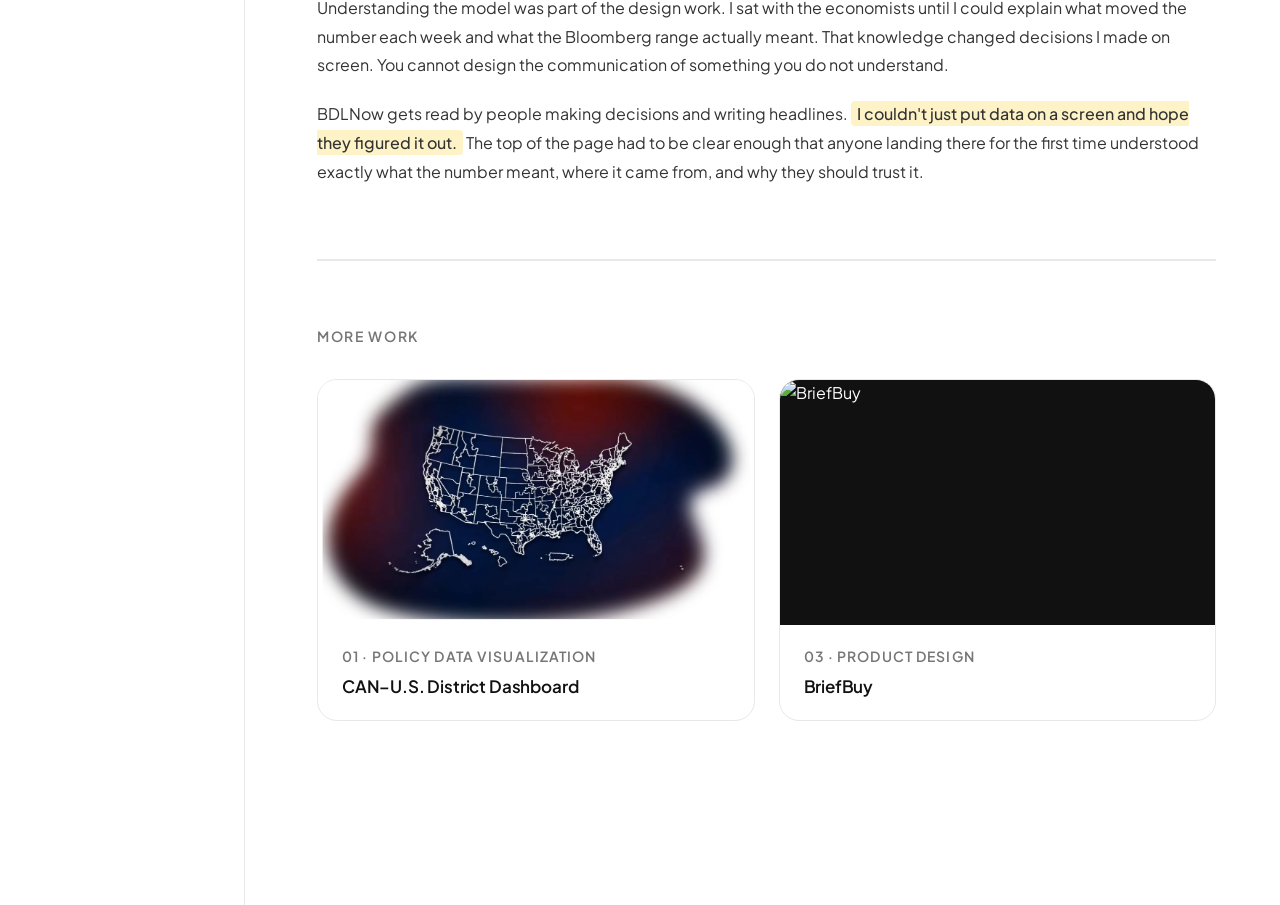
==== commit 1721a858: "Redesign hero, marquee, and works sections; add interactive drawing feature - Hero: add drag-to-draw" ====
--- a/bdlnow-case-study.html
+++ b/bdlnow-case-study.html
@@ -30,7 +30,7 @@
     .obs-emoji-label { font-size:14px; font-weight:500; color:var(--gray-text); margin-bottom:8px; }
     .obs-emoji-item.right .obs-emoji-label { text-align:right; }
     .obs-bubble { background:var(--off-white); border-radius:18px; padding:20px 24px; }
-    .obs-bubble-text { font-size:15px; color:#333; line-height:1.65; }
+    .obs-bubble-text { font-size:16px; color:#333; line-height:1.65; }
 
     /* Aha moment */
     .aha-moment { margin-top:48px; }
@@ -107,7 +107,7 @@
     .insight-paragraph {
       margin: 28px 0;
       padding-left: 0;
-      font-size: 15px;
+      font-size: 16px;
       line-height: 1.7;
       color: var(--gray-text);
       font-style: italic;
@@ -277,7 +277,7 @@
           </div>
           <div style="padding:32px 36px;">
             <p style="font-size:14px; font-weight:600; letter-spacing:-.01em; color:var(--black); margin-bottom:10px;">The 60-Day Blind Spot</p>
-            <p style="font-size:15px; color:#444; line-height:1.7;">Stakeholders were forced to make fast-moving economic calls on lagging indicators. The official number always arrived after the decision was already made.</p>
+            <p style="font-size:16px; color:#444; line-height:1.7;">Stakeholders were forced to make fast-moving economic calls on lagging indicators. The official number always arrived after the decision was already made.</p>
           </div>
         </div>
 
@@ -287,7 +287,7 @@
           </div>
           <div style="padding:32px 36px;">
             <p style="font-size:14px; font-weight:600; letter-spacing:-.01em; color:var(--black); margin-bottom:10px;">Academic Friction</p>
-            <p style="font-size:15px; color:#444; line-height:1.7;">The existing reference data required statistical context that most casual readers did not have. The model was credible. The presentation assumed expertise the audience did not bring.</p>
+            <p style="font-size:16px; color:#444; line-height:1.7;">The existing reference data required statistical context that most casual readers did not have. The model was credible. The presentation assumed expertise the audience did not bring.</p>
           </div>
         </div>
 
@@ -297,7 +297,7 @@
           </div>
           <div style="padding:32px 36px;">
             <p style="font-size:14px; font-weight:600; letter-spacing:-.01em; color:var(--black); margin-bottom:10px;">The "Invisible" Answers</p>
-            <p style="font-size:15px; color:#444; line-height:1.7;">Every time our economists shared early data, stakeholders asked the same thing: what does this mean? The model had the answers. The interface hid them.</p>
+            <p style="font-size:16px; color:#444; line-height:1.7;">Every time our economists shared early data, stakeholders asked the same thing: what does this mean? The model had the answers. The interface hid them.</p>
           </div>
         </div>
 
@@ -330,14 +330,14 @@
           <div class="research-flaw" style="padding:36px 32px; flex:1; border-bottom:1px solid rgba(255,255,255,.1); position:relative; overflow:hidden;">
             <span style="position:absolute; top:-16px; right:16px; font-size:96px; font-weight:700; letter-spacing:-.04em; color:#ffffff; line-height:1; pointer-events:none; user-select:none; opacity:0.4;">01</span>
             <span style="font-size:12px; font-weight:600; letter-spacing:.14em; text-transform:uppercase; color:#ffffff; display:block; margin-bottom:14px;">Flaw 01</span>
-            <p style="font-size:15px; font-weight:600; letter-spacing:-.01em; color:var(--white); margin-bottom:12px; line-height:1.3;">Hidden on Hover</p>
+            <p style="font-size:16px; font-weight:600; letter-spacing:-.01em; color:var(--white); margin-bottom:12px; line-height:1.3;">Hidden on Hover</p>
             <p style="font-size:14px; color:#ffffff; line-height:1.75;">The estimate is a dot on the chart, the same visual weight as every other point. Most people scrolled past it without knowing it was there.</p>
           </div>
 
           <div class="research-flaw" style="padding:36px 32px; flex:1; position:relative; overflow:hidden;">
             <span style="position:absolute; top:-16px; right:16px; font-size:96px; font-weight:700; letter-spacing:-.04em; color:#ffffff; line-height:1; pointer-events:none; user-select:none; opacity:0.4;">02</span>
             <span style="font-size:12px; font-weight:600; letter-spacing:.14em; text-transform:uppercase; color:#ffffff; display:block; margin-bottom:14px;">Flaw 02</span>
-            <p style="font-size:15px; font-weight:600; letter-spacing:-.01em; color:var(--white); margin-bottom:12px; line-height:1.3;">Number Without Meaning</p>
+            <p style="font-size:16px; font-weight:600; letter-spacing:-.01em; color:var(--white); margin-bottom:12px; line-height:1.3;">Number Without Meaning</p>
             <p style="font-size:14px; color:#ffffff; line-height:1.75;">Four probability bands, a bell curve, raw interval ranges stacked on top of each other. Precise, but unreadable.</p>
           </div>
 
--- a/assets/css/case-study.css
+++ b/assets/css/case-study.css
@@ -1,8 +1,16 @@
 /* Shared case study foundation */
+@font-face {
+  font-family: 'Plus Jakarta Sans';
+  src: url('../fonts/PlusJakartaSans-Variable.woff2') format('woff2');
+  font-style: normal;
+  font-weight: 200 800;
+  font-display: swap;
+}
+
 *, *::before, *::after { box-sizing: border-box; margin: 0; padding: 0; }
 
 body {
-  font-family: 'Overused Grotesk', 'Inter', system-ui, sans-serif;
+  font-family: 'Plus Jakarta Sans', system-ui, sans-serif;
   background: var(--white);
   color: var(--black);
   line-height: 1.6;
@@ -31,7 +39,7 @@
 }
 
 .nav-logo {
-  font-size: 15px;
+  font-size: 16px;
   font-weight: 600;
   color: var(--black);
   text-decoration: none;
